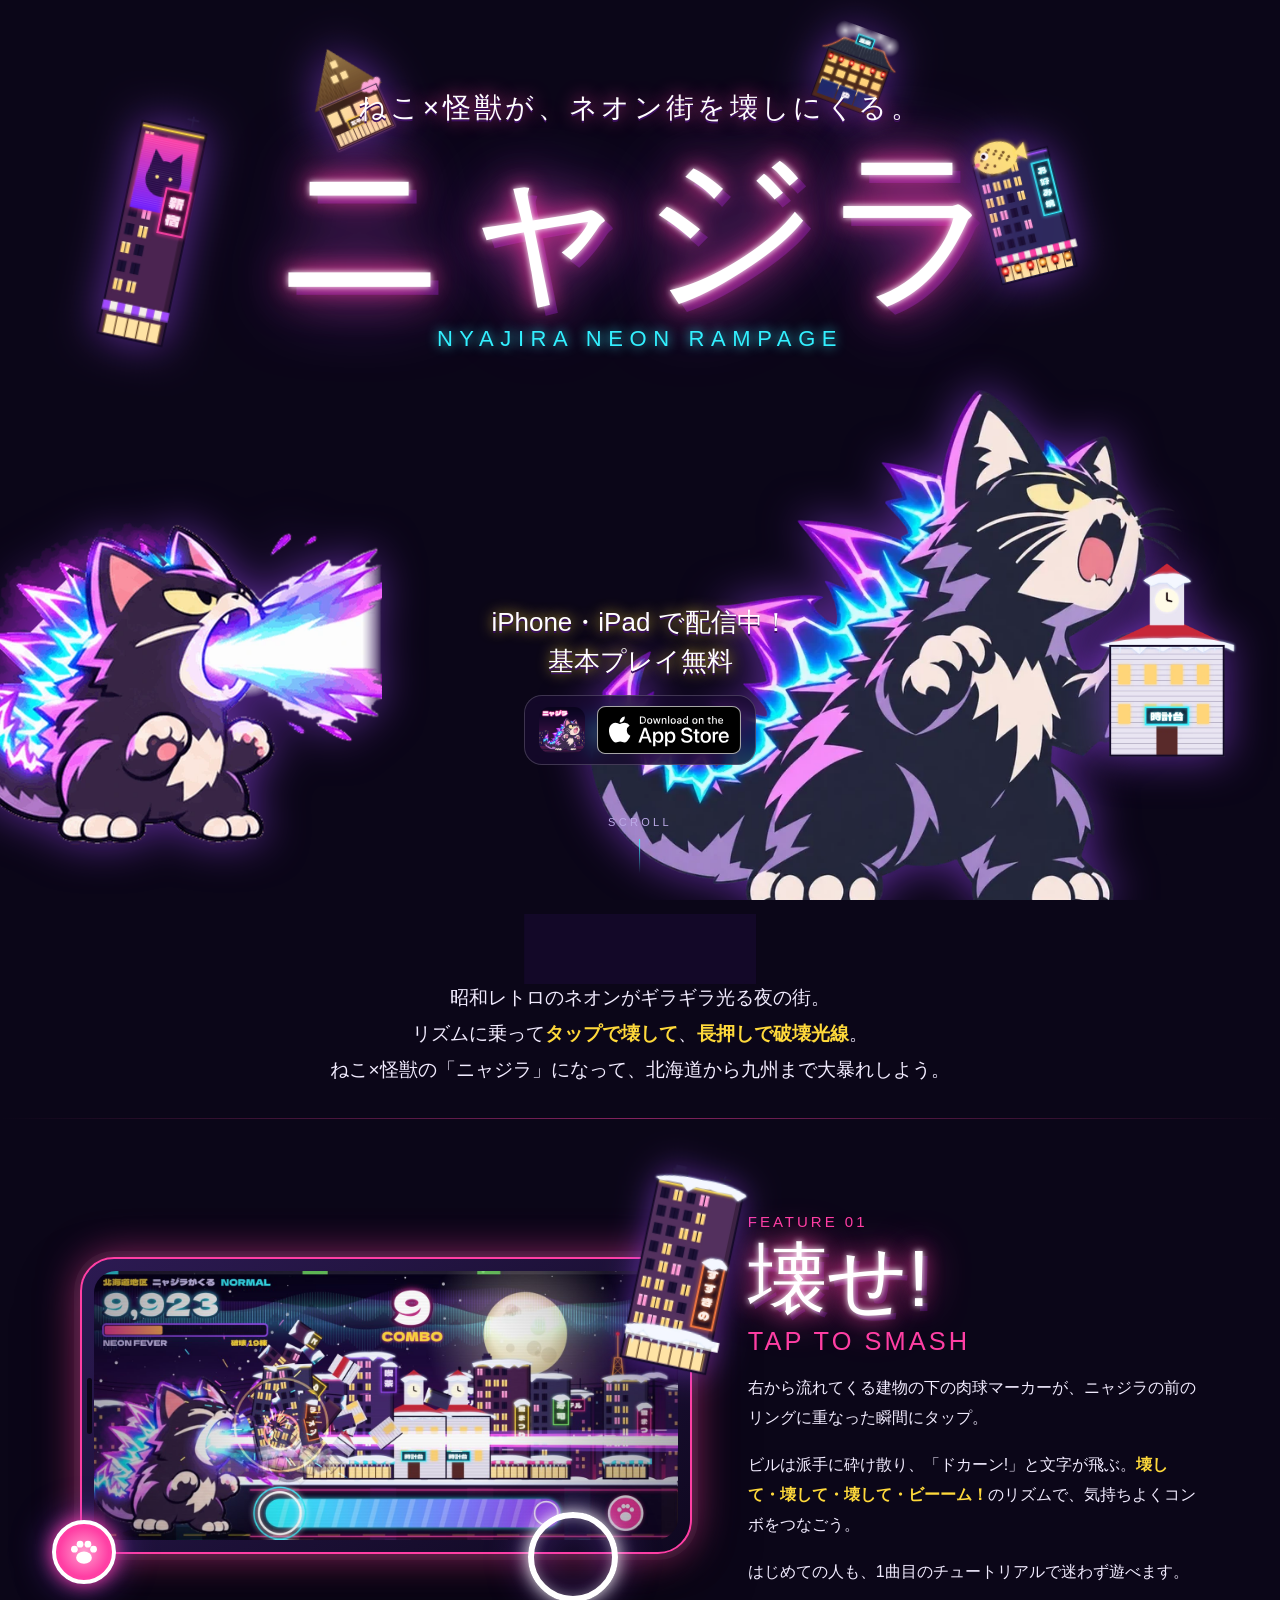
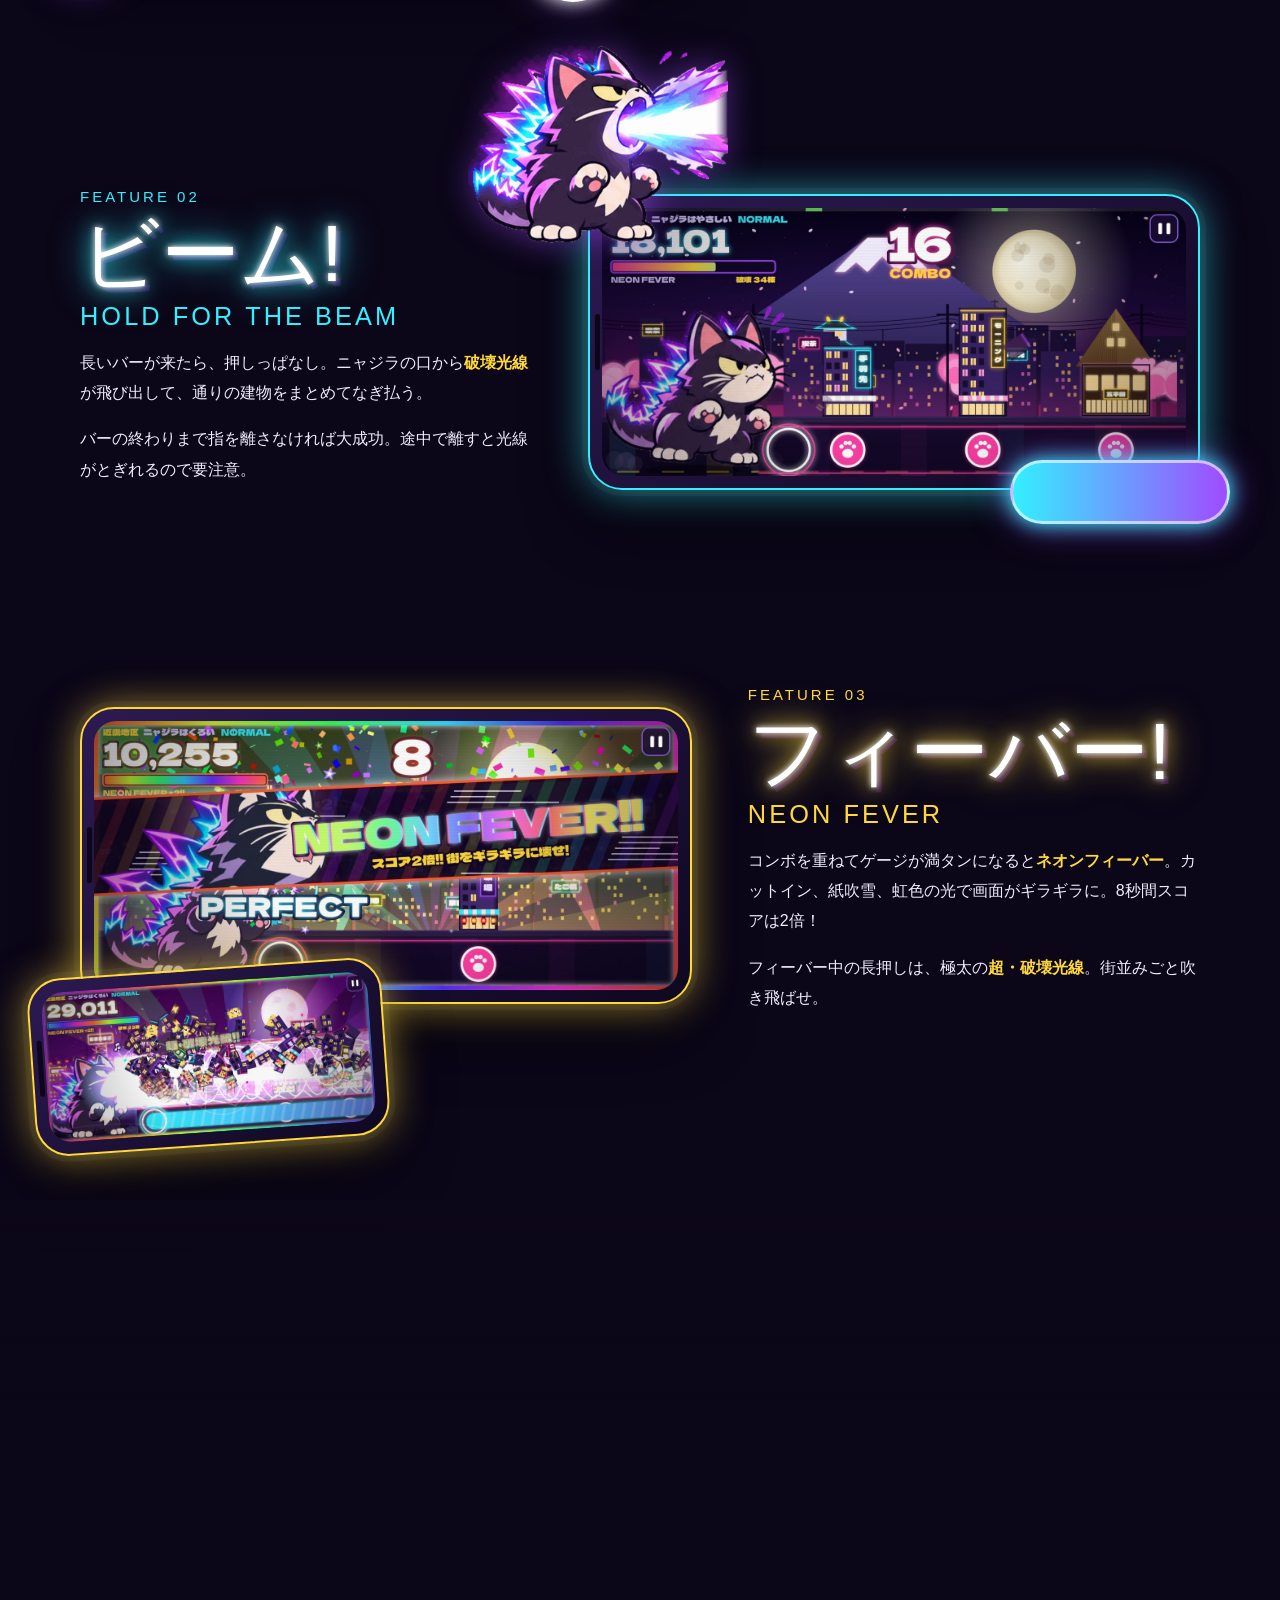
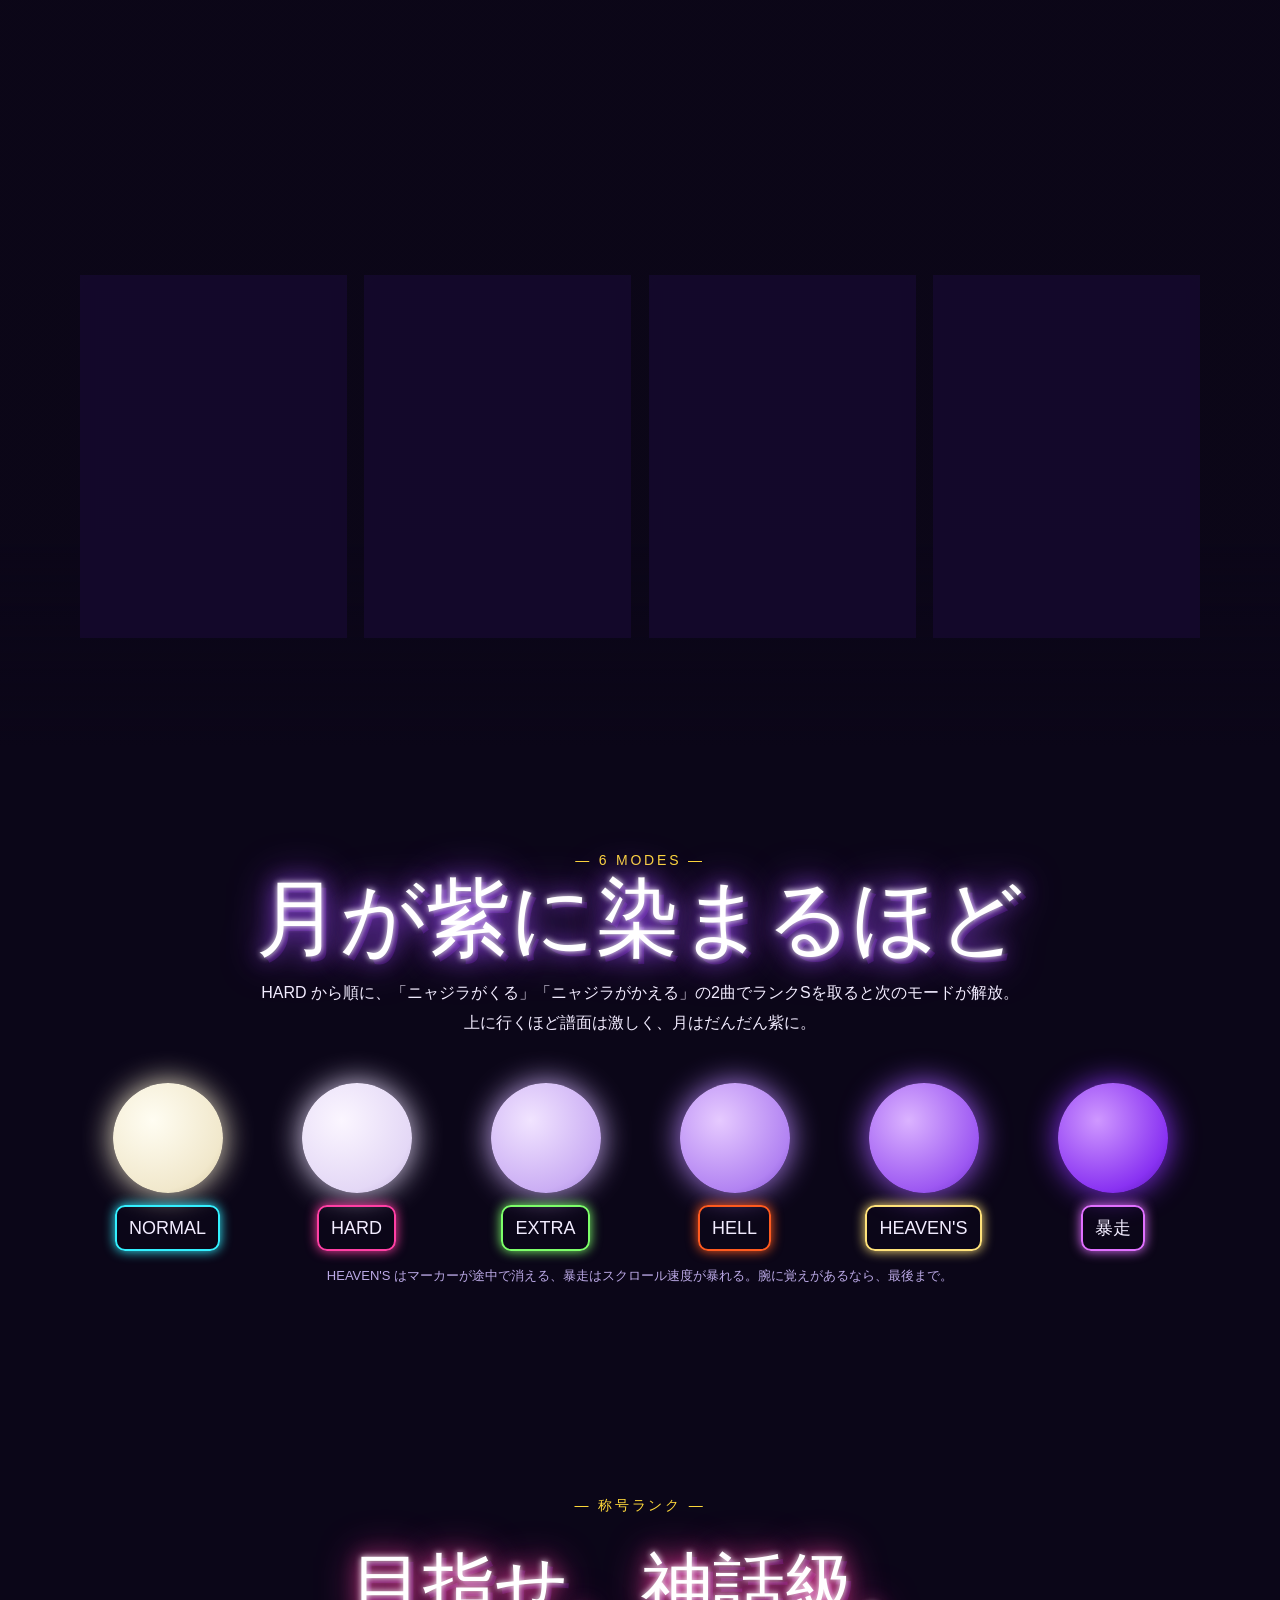
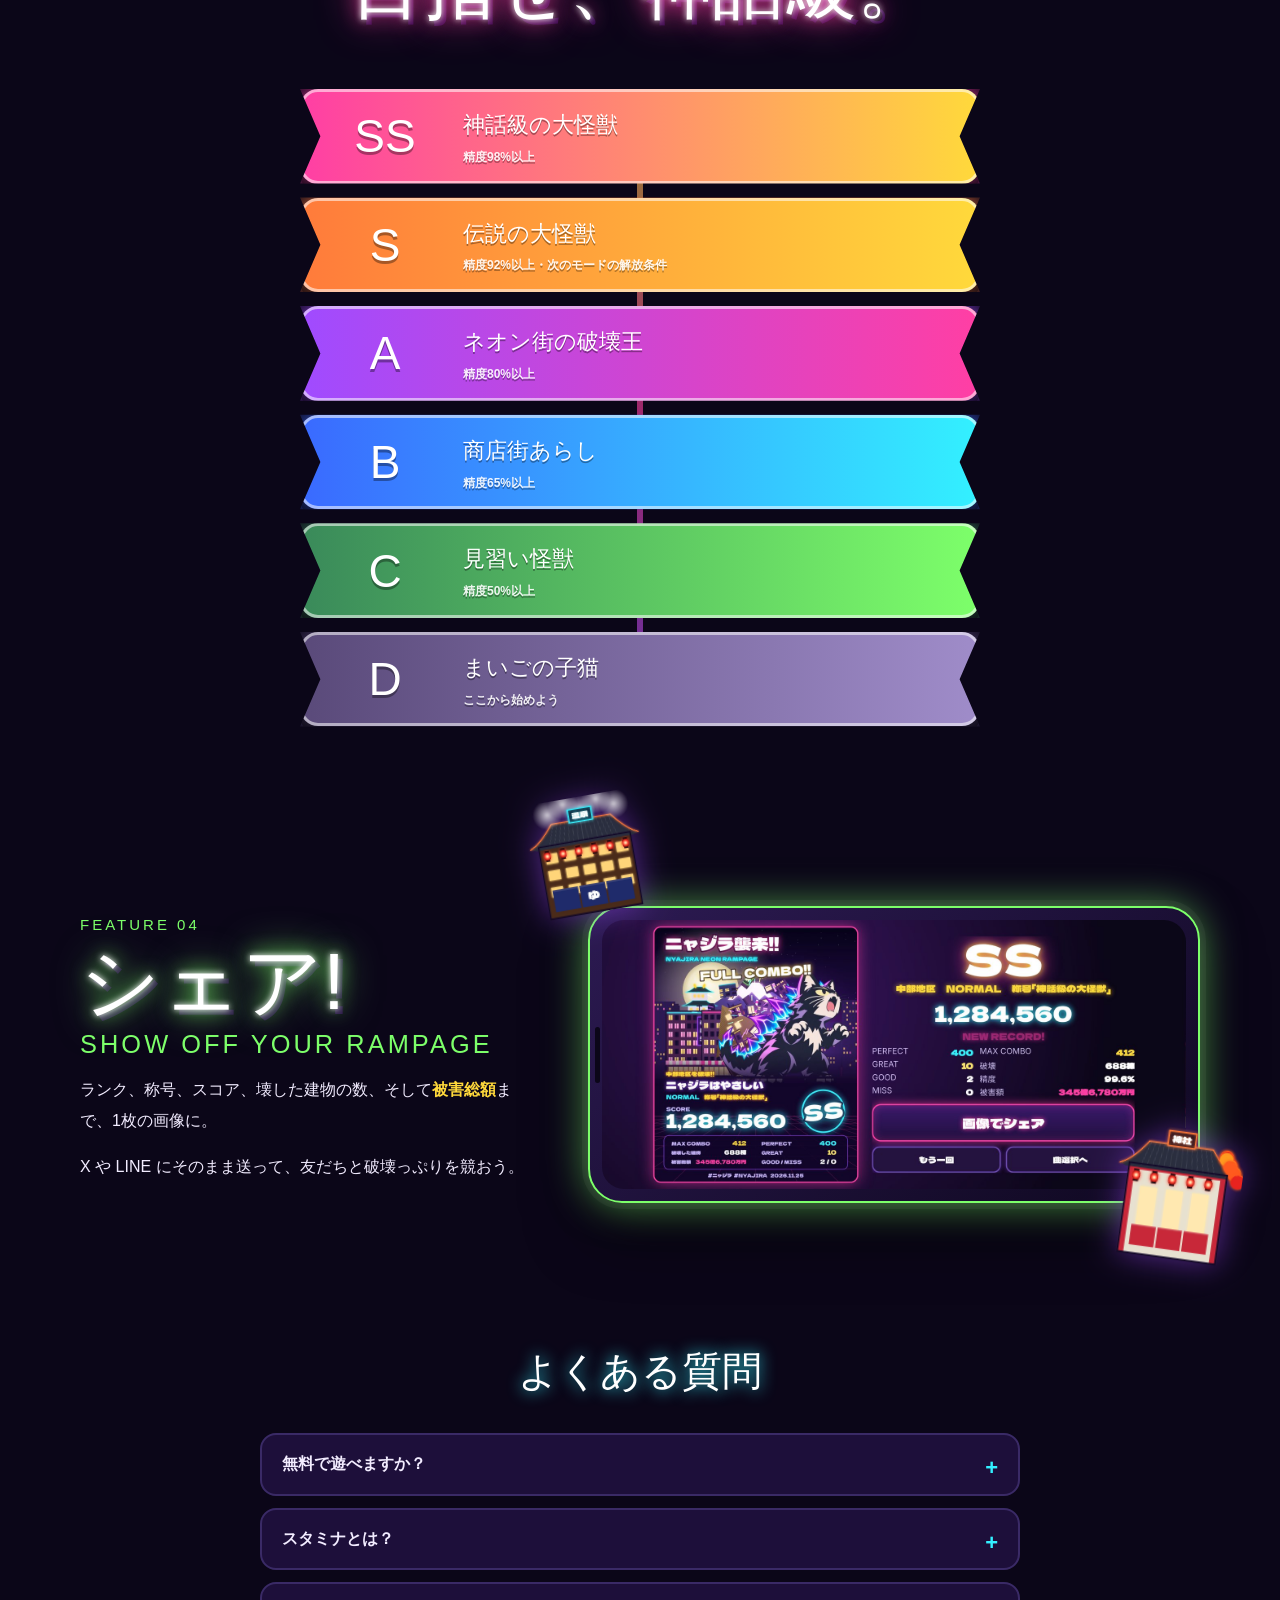
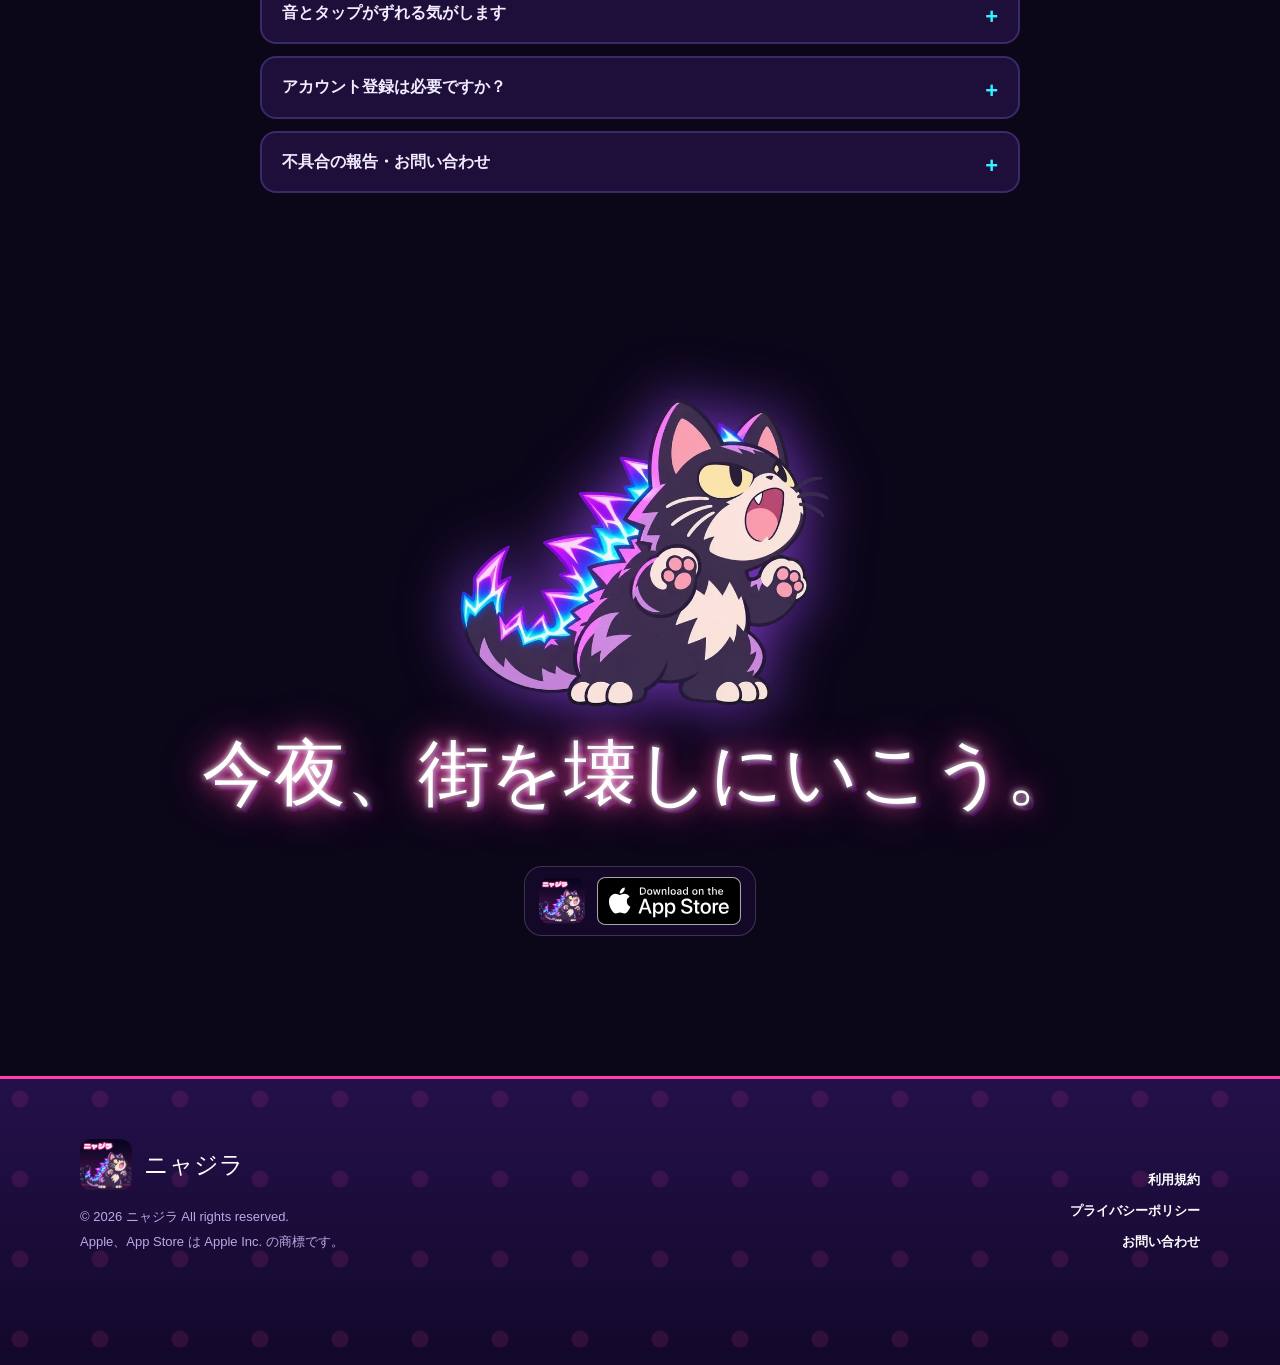
==== index.html @ a4203260 "Add files via upload" ====
<!DOCTYPE html>
<html lang="ja">
<head>
<meta charset="utf-8">
<meta name="viewport" content="width=device-width,initial-scale=1,viewport-fit=cover">
<title>ニャジラ ネオン大破壊 | ねこ×怪獣のリズム破壊ゲーム</title>
<meta name="description" content="ねこ×怪獣「ニャジラ」が昭和レトロなネオン街をリズムに乗って大破壊！タップで壊して、長押しで破壊光線。北海道から九州まで全8地区・8曲、6つのモード。結果は画像でシェア。">
<!-- ※公開時に https://example.com/nyajira/ を実際のURLに置き換えてください -->
<link rel="canonical" href="https://tttu732.github.io/nyajira/">
<meta property="og:type" content="website">
<meta property="og:site_name" content="ニャジラ ネオン大破壊">
<meta property="og:title" content="ニャジラ ネオン大破壊 | ねこ×怪獣のリズム破壊ゲーム">
<meta property="og:description" content="タップで壊して、長押しで破壊光線！ネオン街をリズムに乗ってぶっ壊せ。全8地区・8曲、6モード。">
<meta property="og:url" content="https://tttu732.github.io/nyajira/">
<meta property="og:image" content="https://tttu732.github.io/nyajira/og.png">
<meta property="og:image:width" content="1200">
<meta property="og:image:height" content="630">
<meta property="og:locale" content="ja_JP">
<meta name="twitter:card" content="summary_large_image">
<meta name="twitter:title" content="ニャジラ ネオン大破壊">
<meta name="twitter:description" content="ねこ×怪獣がネオン街をリズムに乗って大破壊！">
<meta name="twitter:image" content="https://tttu732.github.io/nyajira/og.png">
<!-- App Store 公開後: app-id を実際の ID に → Safari でアプリバナーが出ます -->
<!-- <meta name="apple-itunes-app" content="app-id=0000000000"> -->
<link rel="icon" href="https://tttu732.github.io/nyajira/favicon.png">
<link rel="apple-touch-icon" href="https://tttu732.github.io/nyajira/apple-touch-icon.png">
<meta name="theme-color" content="#0b0618">
<link rel="preload" href="https://tttu732.github.io/nyajira/dela-gothic-one-subset.woff2" as="font" type="font/woff2" crossorigin>
<link rel="stylesheet" href="lp.css">
</head>
<body>

<!-- ============ HERO ============ -->
<header class="hero" id="top">
  <div class="hero-bg"></div>
  <div class="hero-art" aria-hidden="true">
    <img class="beam" src="https://tttu732.github.io/nyajira/nya-beam.webp" alt="">
    <img class="main" src="https://tttu732.github.io/nyajira/nya-fierce.webp" alt="">
    <img class="b1" src="https://tttu732.github.io/nyajira/b-clock.webp" alt="">
    <img class="b2" src="https://tttu732.github.io/nyajira/b-fugu.webp" alt="">
    <img class="b3" src="https://tttu732.github.io/nyajira/b-screen.webp" alt="">
    <img class="b4" src="https://tttu732.github.io/nyajira/b-gassho.webp" alt="">
    <img class="b5" src="https://tttu732.github.io/nyajira/b-onsen.webp" alt="">
  </div>
  <div class="hero-copy">
    <p class="catch dela">ねこ×怪獣が、ネオン街を壊しにくる。</p>
    <h1 class="logo dela">ニャジラ</h1>
    <div class="logo-sub dela">NYAJIRA&nbsp;NEON&nbsp;RAMPAGE</div>
  </div>
  <div class="release">
    <p class="dela">iPhone・iPad で配信中！<br>基本プレイ無料</p>
    <div class="store">
      <img class="icon" src="https://tttu732.github.io/nyajira/icon.png" alt="ニャジラのアプリアイコン">
      <!-- ※App Store 公開後に href をアプリのURLに差し替え（バッジは Apple 公式SVG） -->
      <a class="badge" href="#" aria-label="App Storeでダウンロード"><img src="https://tttu732.github.io/nyajira/app-store-badge.svg" alt="Download on the App Store" width="144" height="48"></a>
    </div>
  </div>
  <div class="scroll dela">SCROLL</div>
</header>

<main>
<section class="intro">
  <div class="wrap rv">
    <p>昭和レトロのネオンがギラギラ光る夜の街。<br>
    リズムに乗って<b>タップで壊して</b>、<b>長押しで破壊光線</b>。<br>
    ねこ×怪獣の「ニャジラ」になって、北海道から九州まで大暴れしよう。</p>
  </div>
</section>

<!-- 01 タップ -->
<section class="feat" style="--c:var(--pink)">
  <div class="glow-line" style="top:0"></div>
  <div class="wrap">
    <div class="media rv">
      <div class="phone"><img src="https://tttu732.github.io/nyajira/shot-play.jpg" alt="北海道地区で建物を壊すゲーム画面" loading="lazy"></div>
      <img class="deco f-a hide-sp" src="https://tttu732.github.io/nyajira/b-snow.webp" alt="" style="width:120px;right:-50px;top:-90px;rotate:12deg">
      <div class="deco f-b paw" style="left:-28px;bottom:-30px"><svg viewBox="0 0 64 64" aria-hidden="true"><ellipse cx="32" cy="42" rx="14" ry="11"/><circle cx="15" cy="27" r="6"/><circle cx="25" cy="18" r="6"/><circle cx="39" cy="18" r="6"/><circle cx="49" cy="27" r="6"/></svg></div>
      <div class="deco f-c ring hide-sp" style="right:12%;bottom:-48px"></div>
    </div>
    <div class="rv d1">
      <div class="num dela">FEATURE 01</div>
      <h2 class="dela">壊せ!<small>TAP TO SMASH</small></h2>
      <p>右から流れてくる建物の下の肉球マーカーが、ニャジラの前のリングに重なった瞬間にタップ。</p>
      <p>ビルは派手に砕け散り、「ドカーン!」と文字が飛ぶ。<em>壊して・壊して・壊して・ビーーム！</em>のリズムで、気持ちよくコンボをつなごう。</p>
      <p>はじめての人も、1曲目のチュートリアルで迷わず遊べます。</p>
    </div>
  </div>
</section>

<!-- 02 長押し -->
<section class="feat rev" style="--c:var(--cyan)">
  <div class="wrap">
    <div class="media rv">
      <div class="phone"><img src="https://tttu732.github.io/nyajira/shot-chubu.jpg" alt="中部地区のゲーム画面" loading="lazy"></div>
      <img class="deco f-a hide-sp" src="https://tttu732.github.io/nyajira/nya-beam.webp" alt="" style="width:260px;left:-120px;top:-150px">
      <div class="deco f-b bar hide-sp" style="right:-30px;bottom:-34px"></div>
    </div>
    <div class="rv d1">
      <div class="num dela">FEATURE 02</div>
      <h2 class="dela">ビーム!<small>HOLD FOR THE BEAM</small></h2>
      <p>長いバーが来たら、押しっぱなし。ニャジラの口から<em>破壊光線</em>が飛び出して、通りの建物をまとめてなぎ払う。</p>
      <p>バーの終わりまで指を離さなければ大成功。途中で離すと光線がとぎれるので要注意。</p>
    </div>
  </div>
</section>

<!-- 03 フィーバー -->
<section class="feat" style="--c:var(--yellow)">
  <div class="wrap">
    <div class="media rv">
      <div class="phone"><img src="https://tttu732.github.io/nyajira/shot-fever.jpg" alt="ネオンフィーバーのカットイン" loading="lazy"></div>
      <div class="phone hide-sp" style="position:absolute;width:58%;left:-8%;bottom:-48%;rotate:-4deg"><img src="https://tttu732.github.io/nyajira/shot-mega.jpg" alt="超・破壊光線" loading="lazy"></div>
    </div>
    <div class="rv d1">
      <div class="num dela">FEATURE 03</div>
      <h2 class="dela">フィーバー!<small>NEON FEVER</small></h2>
      <p>コンボを重ねてゲージが満タンになると<em>ネオンフィーバー</em>。カットイン、紙吹雪、虹色の光で画面がギラギラに。8秒間スコアは2倍！</p>
      <p>フィーバー中の長押しは、極太の<em>超・破壊光線</em>。街並みごと吹き飛ばせ。</p>
    </div>
  </div>
</section>

<!-- 8地区 -->
<section class="areas" id="areas">
  <div class="wrap">
    <div class="head rv">
      <div class="kicker dela">— 全国ご当地ネオン街 —</div>
      <h2 class="dela">全8地区・8曲</h2>
      <p>地区ごとに街並みも、看板も、名物の建物も変わる。どの街から壊す？</p>
    </div>
    <div class="agrid">
      <div class="acard rv"><img src="https://tttu732.github.io/nyajira/jacket1.webp" alt="" loading="lazy"><span class="tag dela">北海道地区</span><div class="t dela">ニャジラがくる</div><div class="d">雪の街・オーロラ・時計台</div></div>
      <div class="acard rv d1"><img src="https://tttu732.github.io/nyajira/jacket2.webp" alt="" loading="lazy"><span class="tag dela">東北地区</span><div class="t dela">ニャジラがかえる</div><div class="d">竿燈・七夕飾り・こけし</div></div>
      <div class="acard rv d2"><img src="https://tttu732.github.io/nyajira/jacket3.webp" alt="" loading="lazy"><span class="tag dela">関東地区</span><div class="t dela">ニャジラはかわいい</div><div class="d">高層ビル・タワー・巨大ビジョン</div></div>
      <div class="acard rv d3"><img src="https://tttu732.github.io/nyajira/jacket4.webp" alt="" loading="lazy"><span class="tag dela">中部地区</span><div class="t dela">ニャジラはやさしい</div><div class="d">富士山・お城・合掌造り・桜</div></div>
      <div class="acard rv"><img src="https://tttu732.github.io/nyajira/jacket5.webp" alt="" loading="lazy"><span class="tag dela">近畿地区</span><div class="t dela">ニャジラはくろい</div><div class="d">タワー・観覧車・ふぐ提灯</div></div>
      <div class="acard rv d1"><img src="https://tttu732.github.io/nyajira/jacket6.webp" alt="" loading="lazy"><span class="tag dela">中国地区</span><div class="t dela">ニャジラはねむい</div><div class="d">大鳥居・五重塔・紅葉</div></div>
      <div class="acard rv d2"><img src="https://tttu732.github.io/nyajira/jacket7.webp" alt="" loading="lazy"><span class="tag dela">四国地区</span><div class="t dela">ニャジラはつよい</div><div class="d">大橋・お城・温泉の楼閣</div></div>
      <div class="acard rv d3"><img src="https://tttu732.github.io/nyajira/jacket8.webp" alt="" loading="lazy"><span class="tag dela">九州地区</span><div class="t dela">ニャジラはまるい</div><div class="d">火山・ヤシ・湯けむりの宿</div></div>
    </div>
  </div>
</section>

<!-- モード -->
<section class="modes" id="modes">
  <div class="wrap">
    <div class="rv">
      <div class="kicker dela">— 6 MODES —</div>
      <h2 class="dela">月が紫に染まるほど</h2>
      <p>HARD から順に、「ニャジラがくる」「ニャジラがかえる」の2曲でランクSを取ると次のモードが解放。<br>上に行くほど譜面は激しく、月はだんだん紫に。</p>
    </div>
    <div class="moons">
      <div class="moon rv" style="--m1:#fffdf2;--m2:#f1e8cc;--m3:#d3c59c;--c:#33f0ff"><i></i><b class="dela">NORMAL</b></div>
      <div class="moon rv d1" style="--m1:#fbf6ff;--m2:#e4d8f6;--m3:#c0addb;--c:#ff3fa4"><i></i><b class="dela">HARD</b></div>
      <div class="moon rv d2" style="--m1:#f1e4ff;--m2:#cbaef4;--m3:#9f80d8;--c:#7dff6a"><i></i><b class="dela">EXTRA</b></div>
      <div class="moon rv" style="--m1:#e6caff;--m2:#b283f2;--m3:#7c4bcd;--c:#ff5a1f"><i></i><b class="dela">HELL</b></div>
      <div class="moon rv d1" style="--m1:#dbb3ff;--m2:#9d58f2;--m3:#682cc6;--c:#ffe27a"><i></i><b class="dela">HEAVEN'S</b></div>
      <div class="moon rv d2" style="--m1:#cf98ff;--m2:#8932f2;--m3:#4c0fa8;--c:#e070ff"><i></i><b class="dela">暴走</b></div>
    </div>
    <p class="moons-note rv">HEAVEN'S はマーカーが途中で消える、暴走はスクロール速度が暴れる。腕に覚えがあるなら、最後まで。</p>
  </div>
</section>

<!-- 称号 -->
<section class="ranks">
  <div class="wrap">
    <div class="head rv">
      <div class="kicker dela">— 称号ランク —</div>
      <h2 class="dela">目指せ、神話級。</h2>
    </div>
    <div class="ladder">
      <div class="rung rv" style="--r1:#ff3fa4;--r2:#ffd93b"><div class="rk dela">SS</div><div class="tt dela">神話級の大怪獣<small>精度98%以上</small></div></div>
      <div class="rung rv d1" style="--r1:#ff7b3b;--r2:#ffd93b"><div class="rk dela">S</div><div class="tt dela">伝説の大怪獣<small>精度92%以上・次のモードの解放条件</small></div></div>
      <div class="rung rv d2" style="--r1:#a04bff;--r2:#ff3fa4"><div class="rk dela">A</div><div class="tt dela">ネオン街の破壊王<small>精度80%以上</small></div></div>
      <div class="rung rv" style="--r1:#3a6aff;--r2:#33f0ff"><div class="rk dela">B</div><div class="tt dela">商店街あらし<small>精度65%以上</small></div></div>
      <div class="rung rv d1" style="--r1:#3a8a5a;--r2:#7dff6a"><div class="rk dela">C</div><div class="tt dela">見習い怪獣<small>精度50%以上</small></div></div>
      <div class="rung rv d2" style="--r1:#5a4a7a;--r2:#9f8cc9"><div class="rk dela">D</div><div class="tt dela">まいごの子猫<small>ここから始めよう</small></div></div>
    </div>
  </div>
</section>

<!-- シェア -->
<section class="feat rev" style="--c:var(--green)">
  <div class="wrap">
    <div class="media rv">
      <div class="phone"><img src="https://tttu732.github.io/nyajira/shot-result.jpg" alt="結果画面とシェア画像" loading="lazy"></div>
      <img class="deco f-a hide-sp" src="https://tttu732.github.io/nyajira/b-onsen.webp" alt="" style="width:120px;left:-60px;top:-110px;rotate:-10deg">
      <img class="deco f-c hide-sp" src="https://tttu732.github.io/nyajira/b-shrine.webp" alt="" style="width:130px;right:-40px;bottom:-70px;rotate:8deg">
    </div>
    <div class="rv d1">
      <div class="num dela">FEATURE 04</div>
      <h2 class="dela">シェア!<small>SHOW OFF YOUR RAMPAGE</small></h2>
      <p>ランク、称号、スコア、壊した建物の数、そして<em>被害総額</em>まで、1枚の画像に。</p>
      <p>X や LINE にそのまま送って、友だちと破壊っぷりを競おう。</p>
    </div>
  </div>
</section>

<section class="faq" id="faq">
  <div class="wrap">
    <h2 class="dela">よくある質問</h2>
    <div class="list">
      <details><summary>無料で遊べますか？</summary><p>はい。全8曲・6モードをすべて無料で遊べます。アプリ内には動画広告があります。</p></details>
      <details><summary>スタミナとは？</summary><p>1曲あそぶとスタミナを10使います（最大100）。3分ごとに1回復し、アプリを閉じている間も回復します。動画広告を最後まで見ると30回復します。</p></details>
      <details><summary>音とタップがずれる気がします</summary><p>設定の「タイミング調整」で合わせられます。Bluetooth イヤホンを使っている場合は +150ms 前後が目安です。</p></details>
      <details><summary>アカウント登録は必要ですか？</summary><p>不要です。スコアや設定は端末の中だけに保存されます。アプリを削除すると記録も消えます。</p></details>
      <details id="support"><summary>不具合の報告・お問い合わせ</summary><p>swipaholic.app@gmail.com までご連絡ください。端末名・iOS のバージョン・症状を書いていただけると助かります。</p></details>
    </div>
  </div>
</section>

<section class="cta-end">
  <div class="wrap rv">
    <img class="nya f-a" src="https://tttu732.github.io/nyajira/nya-roar.webp" alt="" loading="lazy">
    <h2 class="dela">今夜、街を壊しにいこう。</h2>
    <div class="store" style="margin-top:18px">
      <img class="icon" src="https://tttu732.github.io/nyajira/icon.png" alt="">
      <a class="badge" href="#" aria-label="App Storeでダウンロード"><img src="https://tttu732.github.io/nyajira/app-store-badge.svg" alt="Download on the App Store" width="144" height="48"></a>
    </div>
  </div>
</section>
</main>

<!-- sticky store bar (appears after the hero) -->
<div class="sticky" id="sticky">
  <div class="store">
    <img class="icon" src="https://tttu732.github.io/nyajira/icon.png" alt="">
    <a class="badge" href="#" aria-label="App Storeでダウンロード"><img src="https://tttu732.github.io/nyajira/app-store-badge.svg" alt="Download on the App Store" width="144" height="48"></a>
  </div>
</div>

<footer>
  <div class="wrap">
    <div>
      <div class="brand dela"><img src="https://tttu732.github.io/nyajira/icon.png" alt="">ニャジラ</div>
      <p style="margin:14px 0 0">© 2026 ニャジラ All rights reserved.<br>Apple、App Store は Apple Inc. の商標です。</p>
    </div>
    <nav>
      <a href="https://tttu732.github.io/nyajira/terms.html">利用規約</a>
      <a href="https://tttu732.github.io/nyajira/privacy.html">プライバシーポリシー</a>
      <a href="https://tttu732.github.io/nyajira/#support">お問い合わせ</a>
    </nav>
  </div>
</footer>

<script>
// reveal-on-scroll, hero parallax, sticky store bar
(() => {
  const io = new IntersectionObserver((es) => es.forEach((e) => { if (e.isIntersecting) { e.target.classList.add('on'); io.unobserve(e.target); } }), { threshold: 0.15 });
  document.querySelectorAll('.rv').forEach((el) => io.observe(el));
  const hero = document.querySelector('.hero'), sticky = document.getElementById('sticky');
  const reduce = matchMedia('(prefers-reduced-motion: reduce)').matches;
  let ticking = false;
  const onScroll = () => {
    if (ticking) return; ticking = true;
    requestAnimationFrame(() => {
      const y = scrollY;
      if (!reduce && y < innerHeight * 1.2) hero.style.setProperty('--sy', y);
      sticky.classList.toggle('show', y > hero.offsetHeight * 0.7 && innerHeight + y < document.body.scrollHeight - 260);
      ticking = false;
    });
  };
  addEventListener('scroll', onScroll, { passive: true }); onScroll();
})();
</script>
</body>
</html>
---- lp.css ----
/* ニャジラ LP — layout modeled on a game teaser site: full-bleed character collage hero,
   alternating feature blocks with device mockups + floating cut-outs, sticky store bar. */
@font-face{font-family:"Dela";src:url(assets/dela-gothic-one-subset.woff2) format("woff2");font-display:swap}
:root{--pink:#ff3fa4;--cyan:#33f0ff;--yellow:#ffd93b;--purple:#a04bff;--green:#7dff6a;--ink:#0b0618;--deep:#160a2e;--panel:#1d0f3a;--text:#f2ecff;--muted:#bba9e6}
*{box-sizing:border-box}
html{scroll-behavior:smooth}
body{margin:0;background:var(--ink);color:var(--text);font-family:-apple-system,BlinkMacSystemFont,"Hiragino Sans","Hiragino Kaku Gothic ProN","Noto Sans JP","Yu Gothic",Meiryo,sans-serif;line-height:1.9;-webkit-font-smoothing:antialiased;overflow-x:hidden}
img{display:block;max-width:100%}
header,main,section,footer{overflow-x:clip}
a{color:var(--cyan)}
.dela{font-family:"Dela",sans-serif;font-weight:400}
.wrap{width:min(1120px,90vw);margin:0 auto;position:relative}

/* ---------- hero ---------- */
.hero{position:relative;height:min(100svh,980px);min-height:640px;overflow:hidden;isolation:isolate}
.hero-bg{position:absolute;inset:-4% -2% 0;background:url(assets/bg-neon.jpg) center 70%/cover;z-index:-3;transform:translateY(calc(var(--sy,0)*.25px))}
.hero::after{content:"";position:absolute;inset:0;z-index:-2;background:
  radial-gradient(ellipse at 50% 40%,rgba(11,6,24,0) 0,rgba(11,6,24,.25) 55%,rgba(11,6,24,.85) 100%),
  linear-gradient(180deg,rgba(11,6,24,.35) 0,rgba(11,6,24,0) 30%,rgba(11,6,24,0) 70%,var(--ink) 100%)}
.hero-art{position:absolute;inset:0;z-index:-1;pointer-events:none}
.hero-art img{position:absolute;filter:drop-shadow(0 0 22px rgba(160,75,255,.55))}
.hero-art .main{left:50%;bottom:-2%;width:min(52vw,620px);transform:translateX(-12%) translateY(calc(var(--sy,0)*-.12px))}
.hero-art .beam{left:-3%;bottom:6%;width:min(34vw,420px);transform:scaleX(1)}
.hero-art .b1{right:3%;bottom:14%;width:min(13vw,150px);animation:float 5s ease-in-out infinite}
.hero-art .b2{right:16%;top:14%;width:min(9vw,104px);transform:rotate(-14deg);animation:float 6s ease-in-out infinite -2s}
.hero-art .b3{left:8%;top:12%;width:min(9vw,100px);transform:rotate(12deg);animation:float 5.5s ease-in-out infinite -1s}
.hero-art .b4{left:24%;top:4%;width:min(7vw,80px);transform:rotate(-24deg);animation:float 7s ease-in-out infinite -3s}
.hero-art .b5{right:30%;top:3%;width:min(7vw,84px);transform:rotate(20deg);animation:float 6.5s ease-in-out infinite -4s}
@keyframes float{50%{translate:0 -16px}}
.hero-copy{position:absolute;left:0;right:0;top:9%;text-align:center}
.catch{font-size:clamp(18px,2.4vw,28px);color:#fff;letter-spacing:.12em;text-shadow:0 2px 0 #3b0f5e,0 0 18px rgba(255,63,164,.9);margin:0}
.catch ruby rt{font-size:.45em;letter-spacing:0}
.logo{margin:4px 0 0;font-size:clamp(76px,14vw,176px);line-height:1;color:#fff;letter-spacing:.02em;
  text-shadow:0 0 6px #fff,0 0 22px var(--pink),0 0 48px var(--pink),0 0 80px var(--purple),8px 8px 0 #3b0f5e;animation:flicker 5s infinite}
.logo-sub{font-size:clamp(14px,1.8vw,22px);color:var(--cyan);letter-spacing:.3em;text-shadow:0 0 12px var(--cyan);margin-top:4px}
@keyframes flicker{0%,17%,21%,60%,64%,100%{opacity:1}19%,62%{opacity:.6}}
.release{position:absolute;left:0;right:0;bottom:15%;text-align:center}
.release p{margin:0 0 14px;font-size:clamp(18px,2.2vw,26px);color:#fff;text-shadow:0 2px 0 #3b0f5e,0 0 14px rgba(255,217,59,.9);line-height:1.5}
.store{display:inline-flex;align-items:center;gap:12px;padding:10px 14px;border-radius:18px;background:rgba(22,10,46,.78);border:1.5px solid rgba(255,255,255,.18);backdrop-filter:blur(8px);-webkit-backdrop-filter:blur(8px)}
.store .icon{width:46px;height:46px;border-radius:11px}
.badge{display:inline-block;flex:none;line-height:0}
.badge img{height:48px;width:auto}
.scroll{position:absolute;left:50%;bottom:3%;transform:translateX(-50%);font-size:11px;letter-spacing:.3em;color:var(--muted)}
.scroll::after{content:"";display:block;width:1px;height:34px;margin:6px auto 0;background:linear-gradient(var(--cyan),transparent);animation:drip 1.6s infinite}
@keyframes drip{from{transform:scaleY(0);transform-origin:top}50%{transform:scaleY(1);transform-origin:top}51%{transform-origin:bottom}to{transform:scaleY(0);transform-origin:bottom}}

/* ---------- intro ---------- */
.intro{padding:80px 0 30px;text-align:center}
.intro p{font-size:clamp(16px,1.8vw,19px);margin:0}
.intro b{color:var(--yellow)}

/* ---------- feature blocks ---------- */
.feat{position:relative;padding:90px 0}
.feat:has(.phone.hide-sp){padding-bottom:170px}
.feat .wrap{display:grid;grid-template-columns:1.15fr .85fr;gap:56px;align-items:center}
.feat.rev .wrap{grid-template-columns:.85fr 1.15fr}
.feat.rev .media{order:2}
.num{font-size:15px;color:var(--c,var(--pink));letter-spacing:.2em}
.feat h2{margin:0 0 18px;white-space:nowrap;font-size:clamp(44px,6.2vw,80px);line-height:1.05;color:#fff;text-shadow:0 0 6px #fff,0 0 20px var(--c,var(--pink)),0 0 42px var(--c,var(--pink)),5px 5px 0 #2a0b4a}
.feat h2 small{display:block;font-size:.32em;letter-spacing:.12em;margin-top:8px;color:var(--c,var(--pink));text-shadow:none}
.feat p{margin:0 0 16px;font-size:16px}
.feat p em{font-style:normal;color:var(--yellow);font-weight:800}
.media{position:relative}
.phone{position:relative;border-radius:34px;padding:12px;background:linear-gradient(145deg,#2c1a52,#0f0820);border:2px solid var(--c,var(--pink));
  box-shadow:0 0 0 6px rgba(255,255,255,.04),0 0 40px color-mix(in srgb,var(--c,var(--pink)) 60%,transparent),0 30px 60px rgba(0,0,0,.5)}
.phone img{border-radius:22px;width:100%;aspect-ratio:956/440;object-fit:cover}
.phone::before{content:"";position:absolute;left:5px;top:50%;width:5px;height:56px;margin-top:-28px;border-radius:3px;background:#0b0618}
.deco{position:absolute;pointer-events:none;filter:drop-shadow(0 0 16px rgba(160,75,255,.5))}
.f-a{animation:float 6s ease-in-out infinite}
.f-b{animation:float 5s ease-in-out infinite -2s}
.f-c{animation:float 7s ease-in-out infinite -4s}
.paw{width:64px;height:64px;border-radius:50%;background:radial-gradient(circle,#ff9fd0,#ff3fa4 62%);border:4px solid #fff;box-shadow:0 0 18px var(--pink);display:grid;place-items:center}
.paw svg{width:36px;height:36px;fill:#fff}
.ring{width:90px;height:90px;border-radius:50%;border:6px solid #fff;box-shadow:0 0 18px #fff,inset 0 0 12px rgba(255,255,255,.4)}
.bar{width:220px;height:64px;border-radius:32px;background:linear-gradient(90deg,#33f0ff,#a04bff);box-shadow:0 0 20px var(--cyan);border:3px solid rgba(255,255,255,.6)}
.glow-line{position:absolute;left:0;right:0;height:1px;background:linear-gradient(90deg,transparent,var(--c,var(--pink)),transparent);opacity:.5}

/* districts */
.areas{position:relative;padding:100px 0 110px;background:linear-gradient(180deg,var(--ink),rgba(11,6,24,.4) 18%,rgba(11,6,24,.4) 82%,var(--ink)),url(assets/bg-hokkaido.jpg) center/cover fixed}
.areas .head{text-align:center;margin-bottom:40px}
.areas h2{margin:0;font-size:clamp(46px,7vw,84px);line-height:1.05;color:#fff;text-shadow:0 0 6px #fff,0 0 22px var(--yellow),0 0 44px #ff7b3b,5px 5px 0 #2a0b4a}
.areas .head p{margin:12px 0 0}
.agrid{display:grid;grid-template-columns:repeat(4,1fr);gap:18px}
.acard{background:rgba(22,10,46,.85);border:2px solid rgba(255,255,255,.12);border-radius:22px;padding:14px;text-align:center;backdrop-filter:blur(6px);-webkit-backdrop-filter:blur(6px);transition:transform .25s,border-color .25s}
.acard:hover{transform:translateY(-6px);border-color:var(--yellow)}
.acard img{width:100%;aspect-ratio:1;border-radius:18px;border:3px solid #fff;margin-bottom:10px}
.acard .tag{display:inline-block;font-size:12px;color:#1a0830;background:var(--yellow);border-radius:7px;padding:1px 10px}
.acard .t{font-size:17px;margin:4px 0 0}
.acard .d{font-size:12px;color:var(--muted);line-height:1.5}

/* modes + moons */
.modes{padding:100px 0;text-align:center}
.modes h2{margin:0 0 10px;font-size:clamp(46px,7vw,84px);line-height:1.05;color:#fff;text-shadow:0 0 6px #fff,0 0 22px var(--purple),0 0 44px var(--purple),5px 5px 0 #2a0b4a}
.moons{display:grid;grid-template-columns:repeat(6,1fr);gap:14px;margin:44px 0 8px}
.moon{display:flex;flex-direction:column;align-items:center;gap:12px}
.moon i{width:min(12vw,110px);aspect-ratio:1;border-radius:50%;background:radial-gradient(circle at 36% 34%,var(--m1),var(--m2) 70%,var(--m3));box-shadow:0 0 30px var(--m2)}
.moon b{font-size:clamp(13px,1.6vw,18px);padding:4px 12px;border-radius:10px;border:2px solid var(--c);box-shadow:0 0 12px var(--c);white-space:nowrap}
.moons-note{font-size:13px;color:var(--muted)}

/* rank ladder (like milestone ribbons) */
.ranks{padding:90px 0}
.ranks .head{text-align:center;margin-bottom:34px}
.ranks h2{margin:0;font-size:clamp(40px,6vw,72px);color:#fff;text-shadow:0 0 6px #fff,0 0 20px var(--pink),0 0 40px var(--pink),5px 5px 0 #2a0b4a}
.kicker{color:var(--yellow);letter-spacing:.2em;font-size:14px}
.ladder{width:min(680px,92vw);margin:0 auto;display:flex;flex-direction:column;gap:14px;position:relative}
.ladder::before{content:"";position:absolute;left:50%;top:10px;bottom:10px;width:6px;margin-left:-3px;background:linear-gradient(var(--yellow),var(--pink),var(--purple));border-radius:3px;opacity:.6;z-index:-1}
.rung{display:grid;grid-template-columns:120px 1fr;align-items:center;gap:18px;padding:12px 22px;border-radius:18px;
  background:linear-gradient(90deg,var(--r1),var(--r2));border:3px solid rgba(255,255,255,.55);box-shadow:0 8px 0 rgba(0,0,0,.35),0 0 22px var(--r1);clip-path:polygon(0 0,100% 0,97% 50%,100% 100%,0 100%,3% 50%)}
.rung .rk{font-size:46px;line-height:1;color:#fff;text-shadow:0 3px 0 rgba(0,0,0,.35);text-align:center}
.rung .tt{font-size:22px;color:#fff;text-shadow:0 2px 0 rgba(0,0,0,.35)}
.rung .tt small{display:block;font-size:12px;font-family:-apple-system,"Hiragino Sans",sans-serif;font-weight:700;opacity:.9}

/* share */
.cta-end{padding:100px 0 140px;text-align:center;position:relative;overflow:hidden}
.cta-end h2{margin:0 0 6px;font-size:clamp(40px,6vw,72px);color:#fff;text-shadow:0 0 6px #fff,0 0 22px var(--pink),0 0 46px var(--pink),5px 5px 0 #2a0b4a}
.cta-end img.nya{width:min(380px,70vw);margin:0 auto -10px;filter:drop-shadow(0 0 30px rgba(160,75,255,.7))}

/* faq */
.faq{padding:40px 0 90px}
.faq h2{text-align:center;margin:0 0 24px;font-size:clamp(28px,4vw,40px);color:#fff;text-shadow:0 0 16px var(--cyan)}
.faq .list{width:min(760px,92vw);margin:0 auto}
.faq details{background:var(--panel);border:2px solid #3a2a66;border-radius:16px;padding:14px 20px;margin-bottom:12px}
.faq summary{cursor:pointer;font-weight:800;list-style:none;position:relative;padding-right:24px}
.faq summary::after{content:"+";position:absolute;right:0;top:-2px;font-size:22px;color:var(--cyan)}
.faq details[open] summary::after{content:"−"}
.faq details p{margin:8px 0 0;font-size:15px}

/* sticky store bar */
.sticky{position:fixed;left:50%;bottom:14px;transform:translate(-50%,140%);z-index:50;transition:transform .35s}
.sticky.show{transform:translate(-50%,0)}

/* footer */
footer{position:relative;padding:60px 0 110px;background:
  radial-gradient(circle at 20px 20px,rgba(255,63,164,.12) 8px,transparent 9px) 0 0/80px 80px,
  linear-gradient(180deg,#24104a,#12082a);border-top:3px solid var(--pink);font-size:13px;color:var(--muted)}
footer .wrap{display:flex;justify-content:space-between;align-items:flex-end;gap:30px;flex-wrap:wrap}
footer .brand{display:flex;align-items:center;gap:12px;color:#fff;font-size:24px}
footer .brand img{width:52px;height:52px;border-radius:12px}
footer nav{display:flex;flex-direction:column;gap:6px;text-align:right}
footer nav a{color:#fff;text-decoration:none;font-weight:700}
footer nav a:hover{color:var(--cyan)}

/* reveal on scroll */
.rv{opacity:0;transform:translateY(40px);transition:opacity .8s ease,transform .8s cubic-bezier(.2,.8,.2,1)}
.rv.on{opacity:1;transform:none}
.rv.d1{transition-delay:.12s}.rv.d2{transition-delay:.24s}.rv.d3{transition-delay:.36s}
@media (prefers-reduced-motion:reduce){.rv{opacity:1;transform:none;transition:none}.f-a,.f-b,.f-c,.hero-art img,.logo{animation:none!important}}

@media (max-width:860px){
  .feat .wrap,.feat.rev .wrap{grid-template-columns:1fr;gap:30px}
  .feat.rev .media{order:0}
  .agrid{grid-template-columns:repeat(2,1fr)}
  .moons{grid-template-columns:repeat(3,1fr);row-gap:24px}
  .hero-art .main{width:88vw;transform:translateX(-50%)}
  .hero-art .beam{display:none}
  .hero-art .b1{width:22vw}
  .rung{grid-template-columns:70px 1fr;padding:10px 16px}.rung .rk{font-size:32px}.rung .tt{font-size:17px}
  footer nav{text-align:left}
  .deco.hide-sp,.phone.hide-sp{display:none}
  .feat:has(.phone.hide-sp){padding-bottom:90px}
  .hero-art .main{width:96vw;transform:translateX(-50%)}
  .release{bottom:auto;top:31%}
  .scroll{display:none}
  .acard .t{font-size:13px}
  .modes h2,.cta-end h2{font-size:30px}
  .ranks h2,.areas h2{font-size:38px}
}
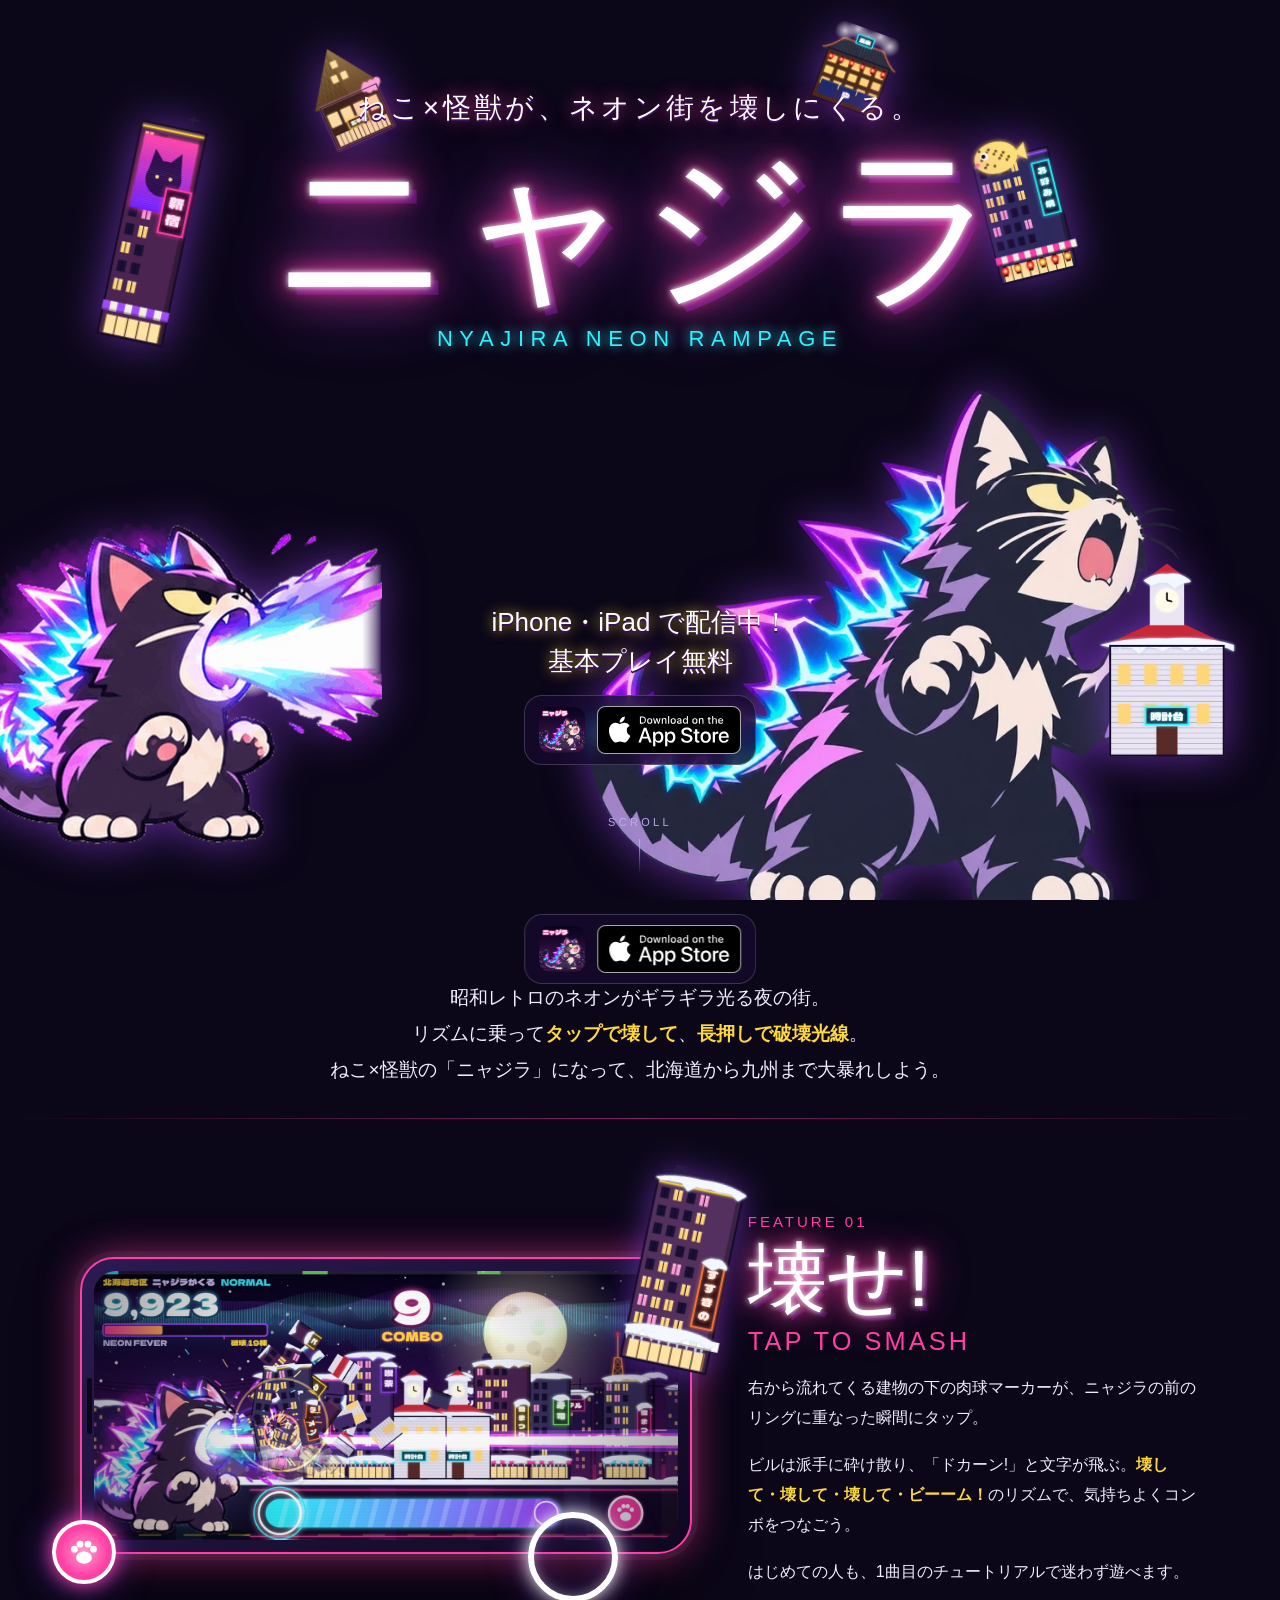
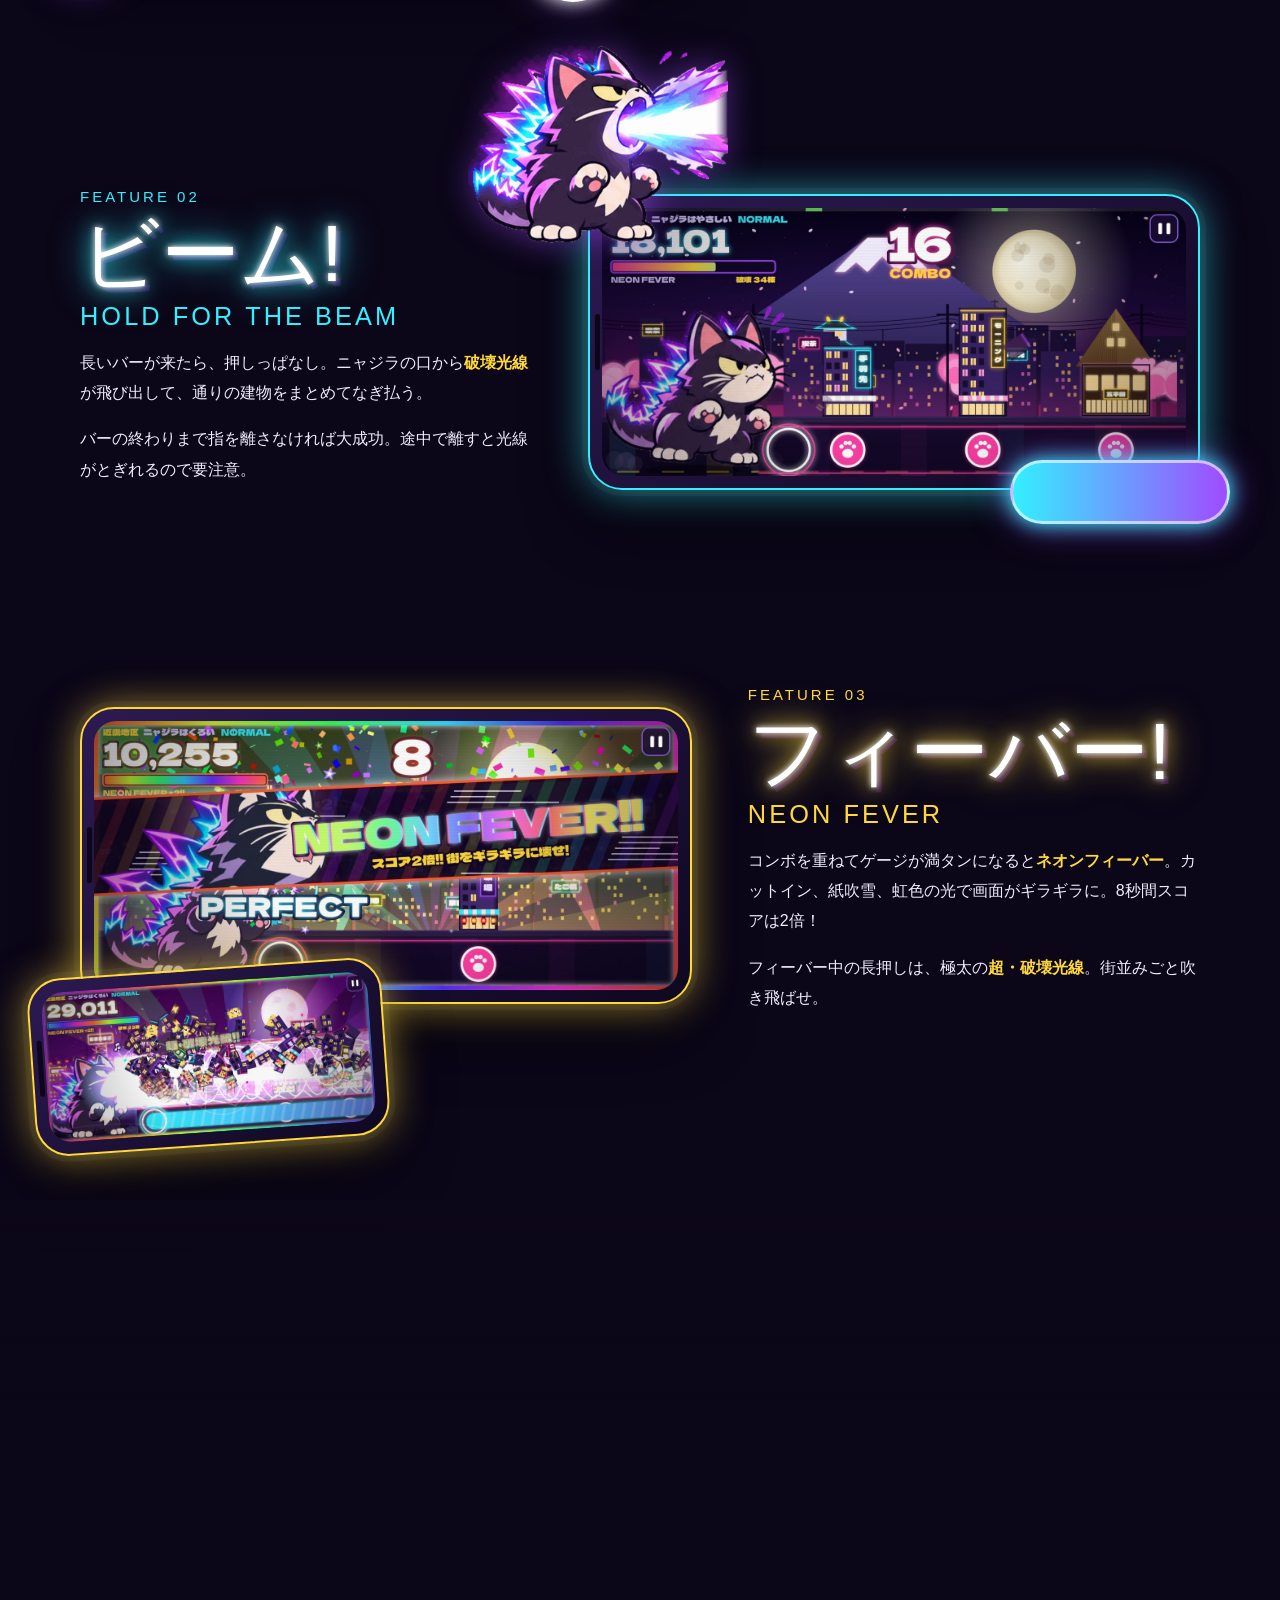
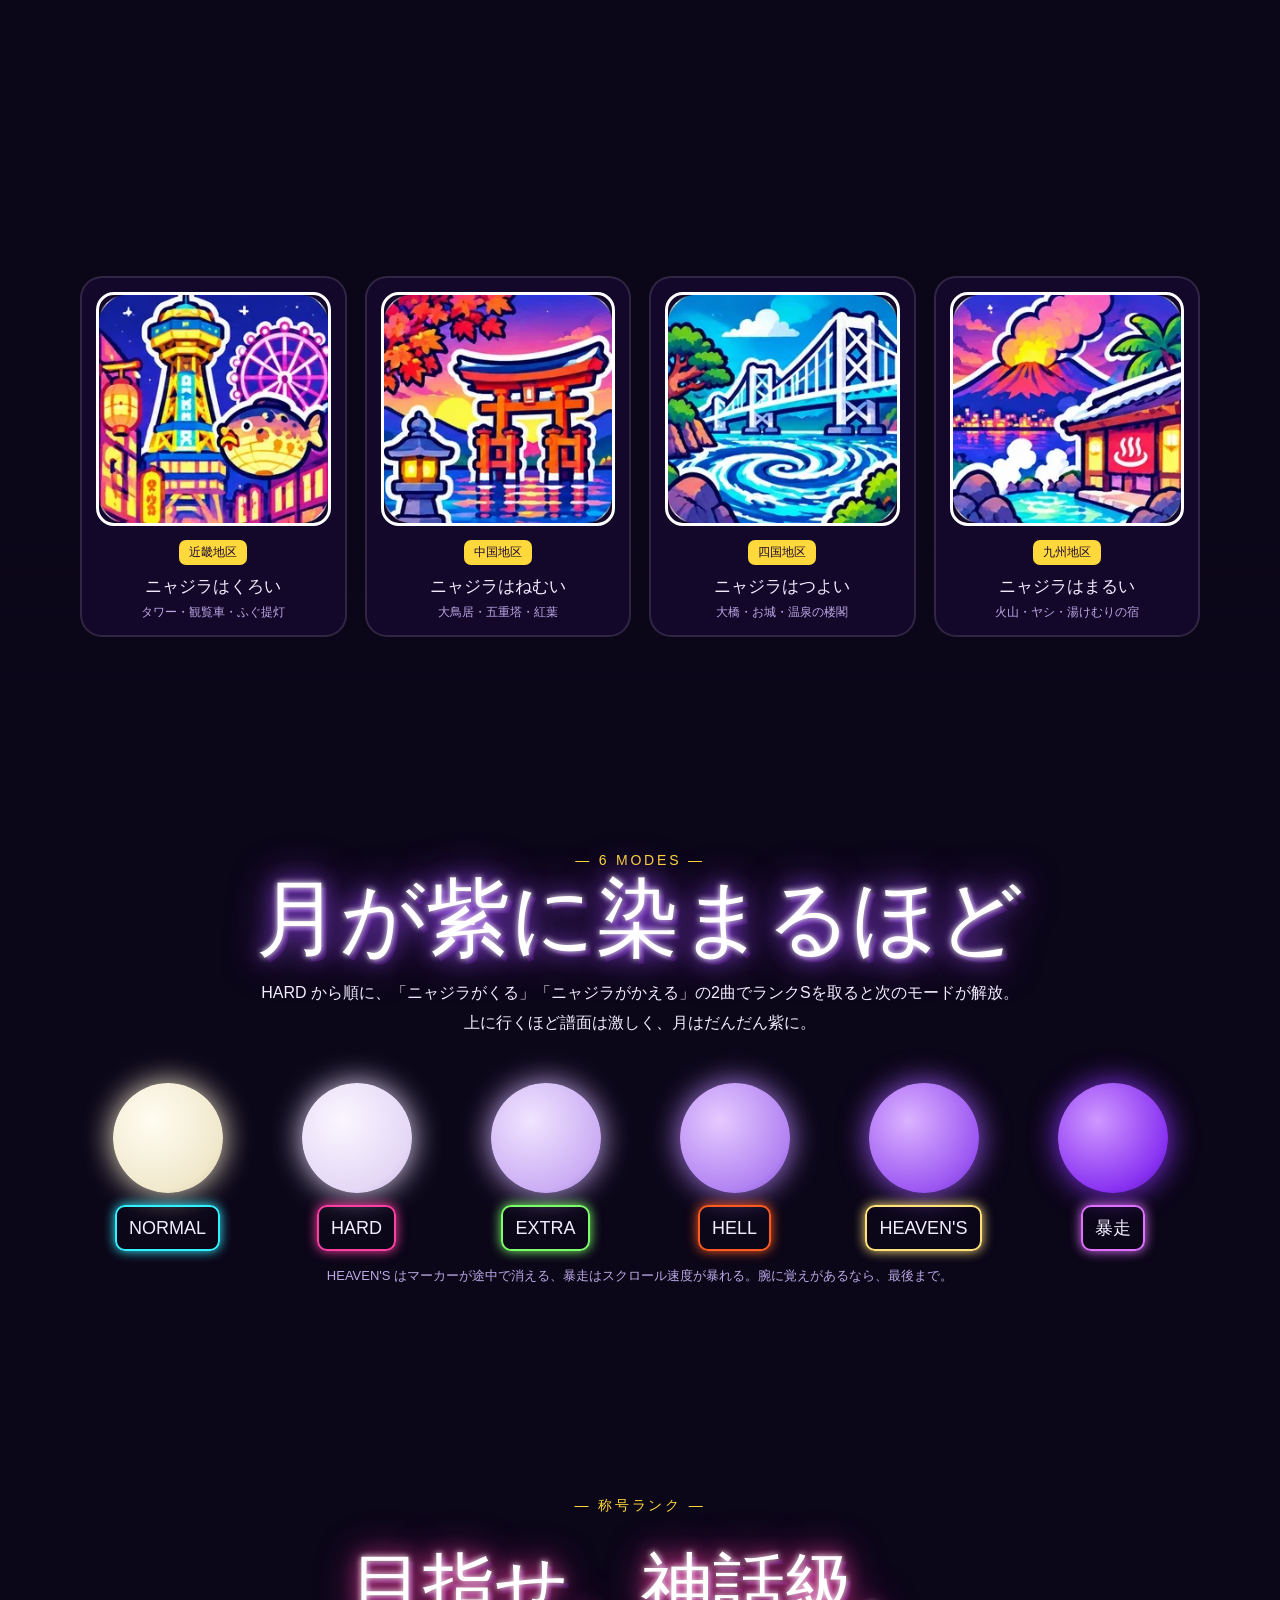
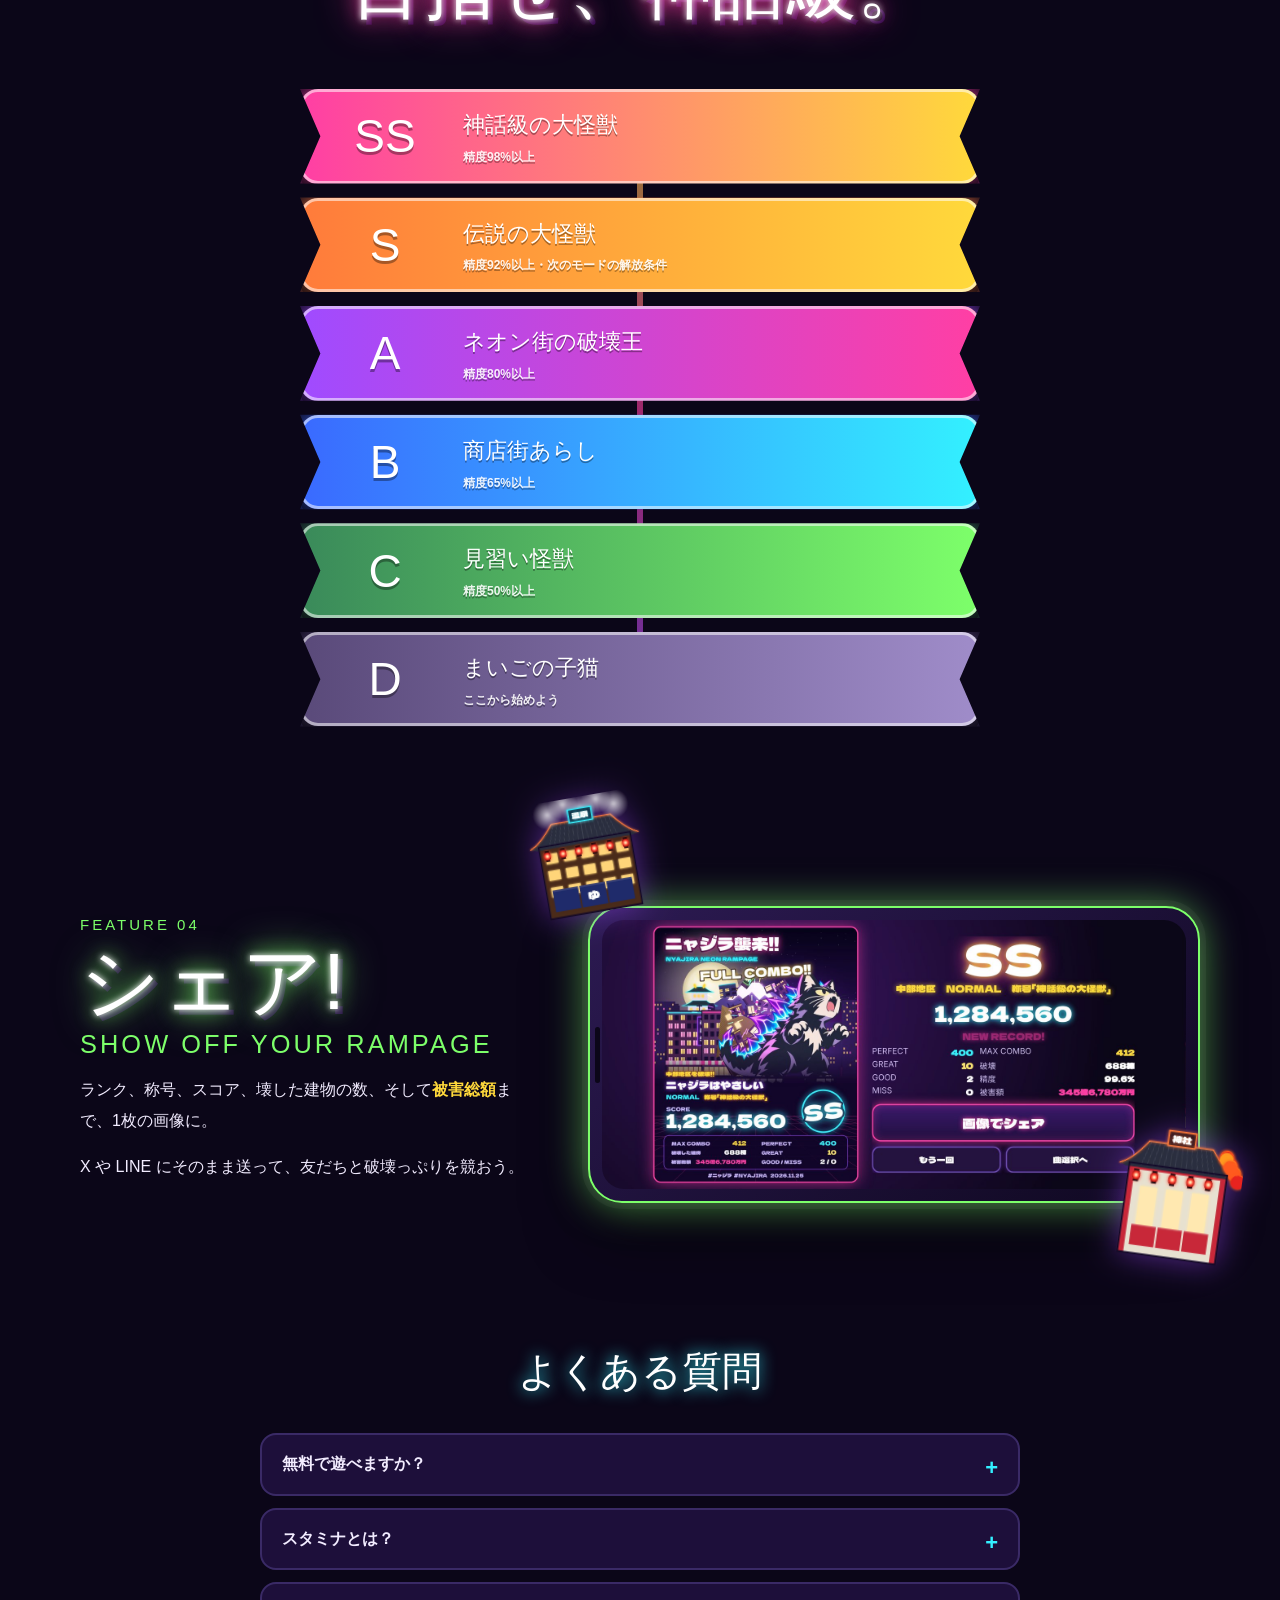
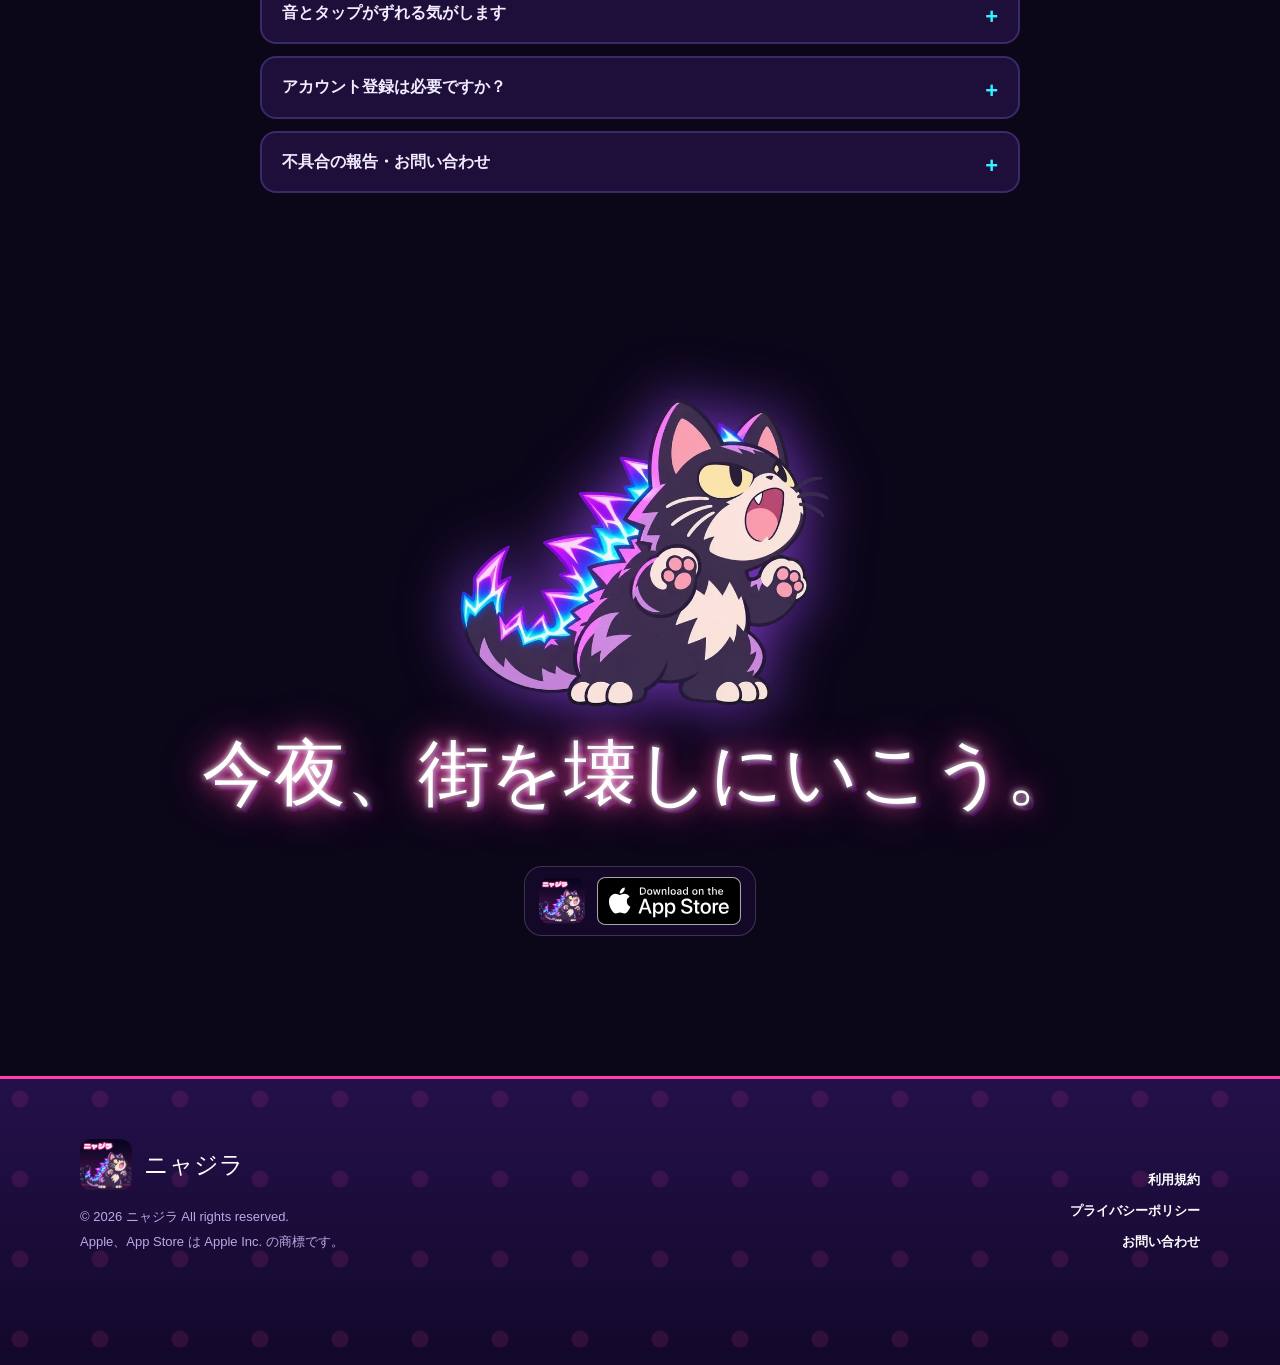
==== commit b9e1a96f: "Update index.html" ====
--- a/index.html
+++ b/index.html
@@ -26,7 +26,7 @@
 <link rel="apple-touch-icon" href="https://tttu732.github.io/nyajira/apple-touch-icon.png">
 <meta name="theme-color" content="#0b0618">
 <link rel="preload" href="https://tttu732.github.io/nyajira/dela-gothic-one-subset.woff2" as="font" type="font/woff2" crossorigin>
-<link rel="stylesheet" href="lp.css">
+<link rel="stylesheet" href="https://tttu732.github.io/nyajira/lp.css">
 </head>
 <body>
 
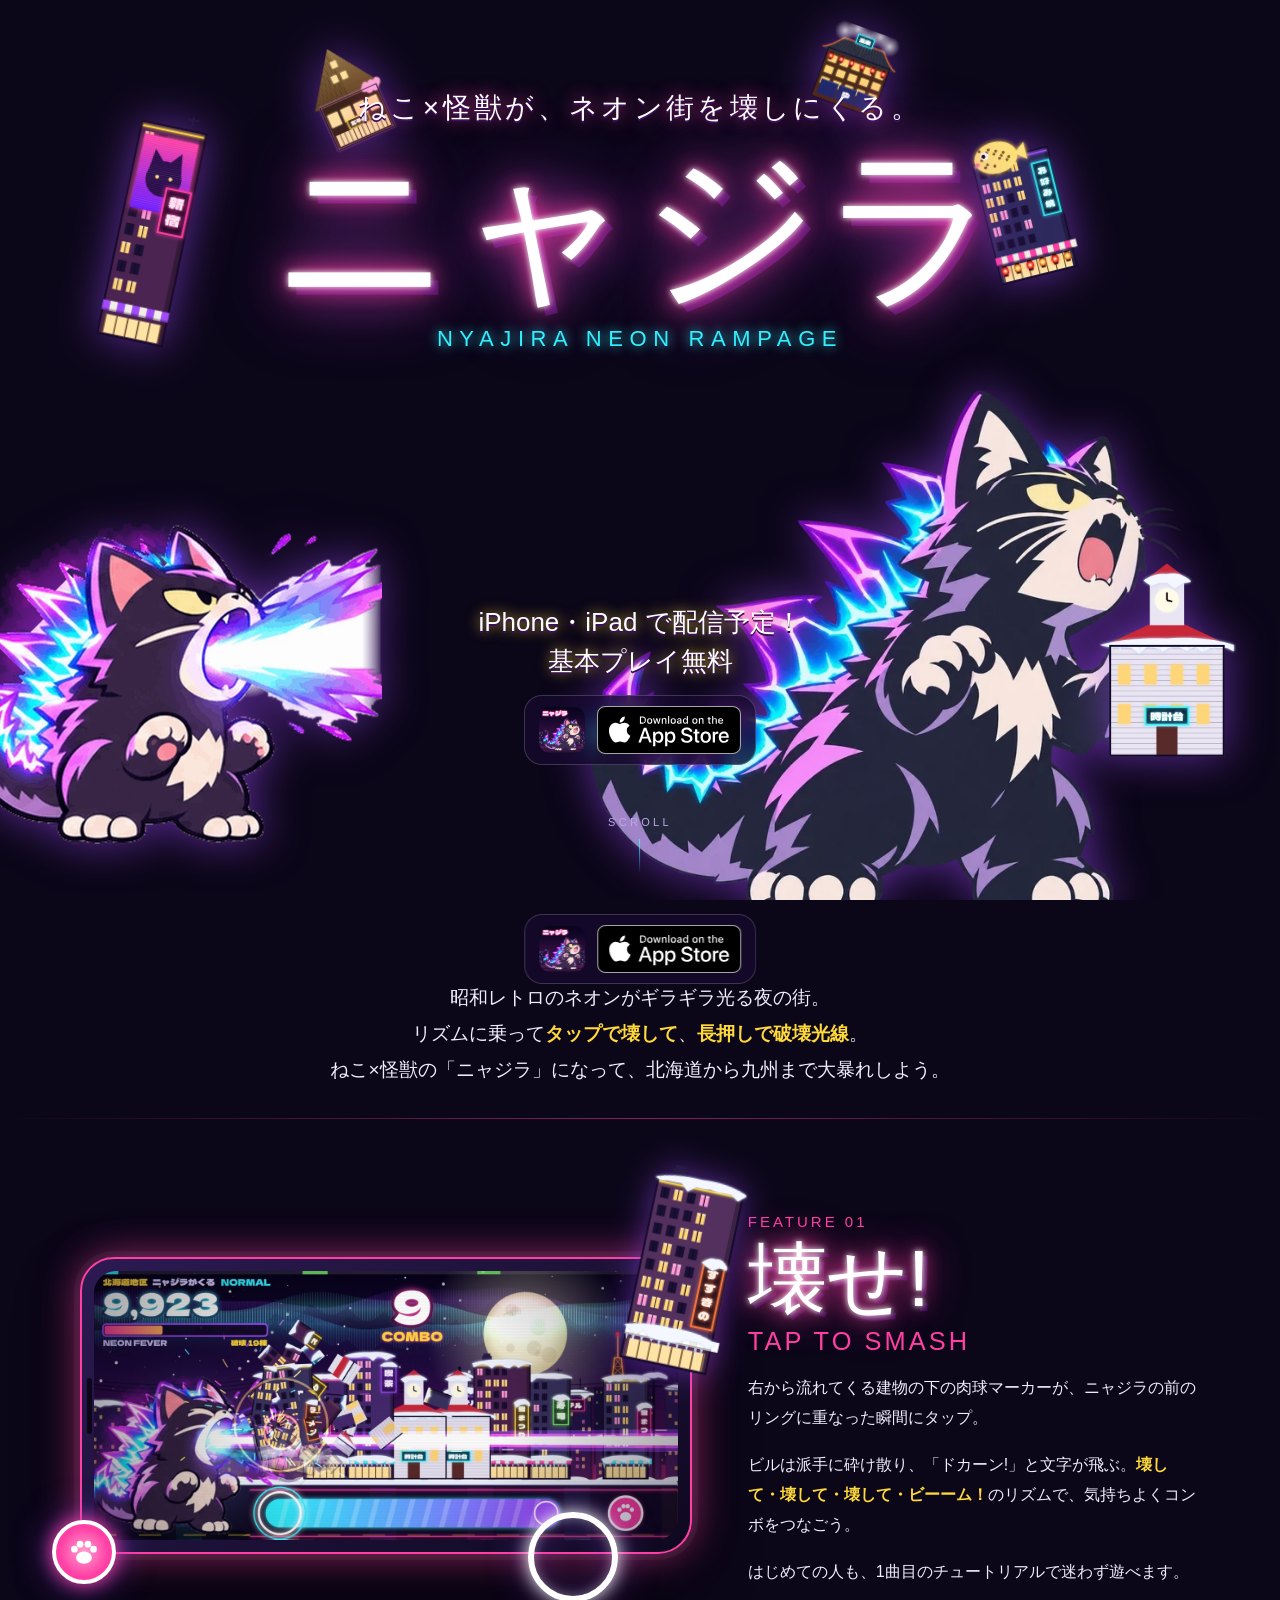
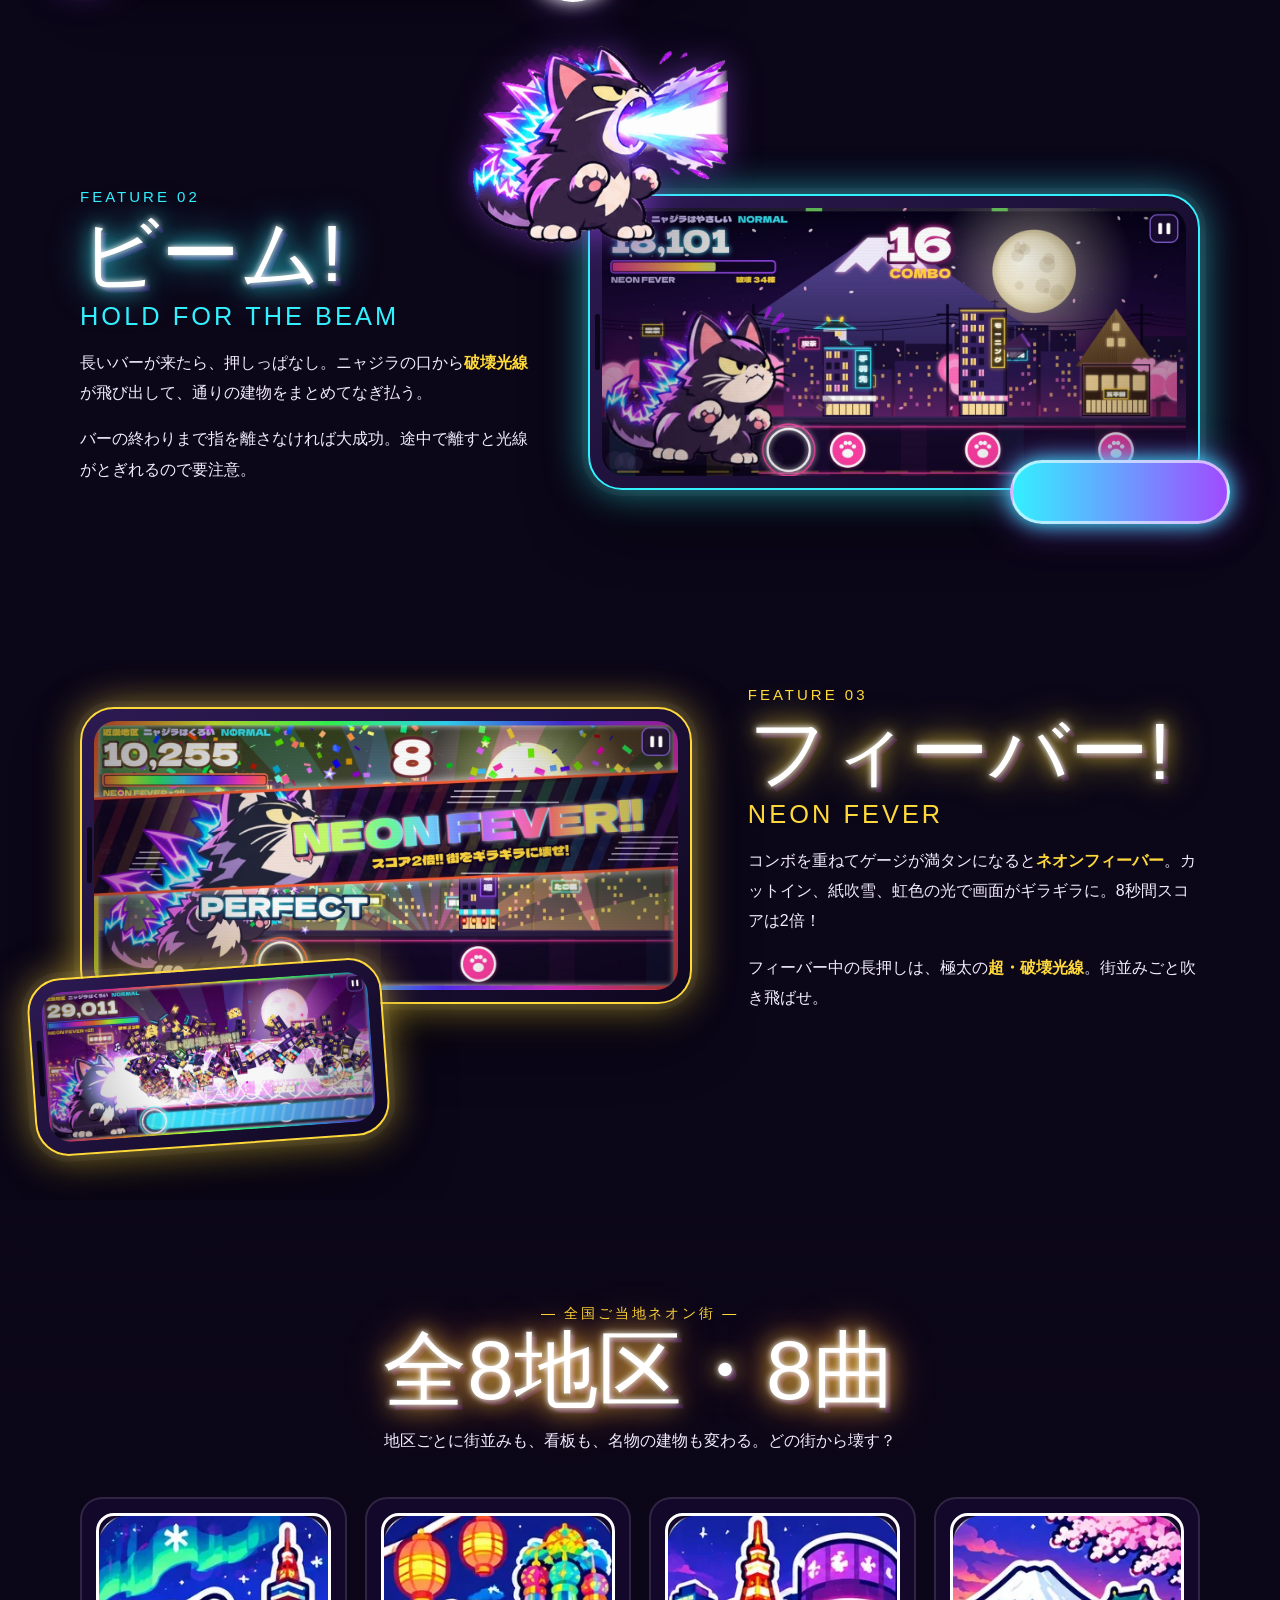
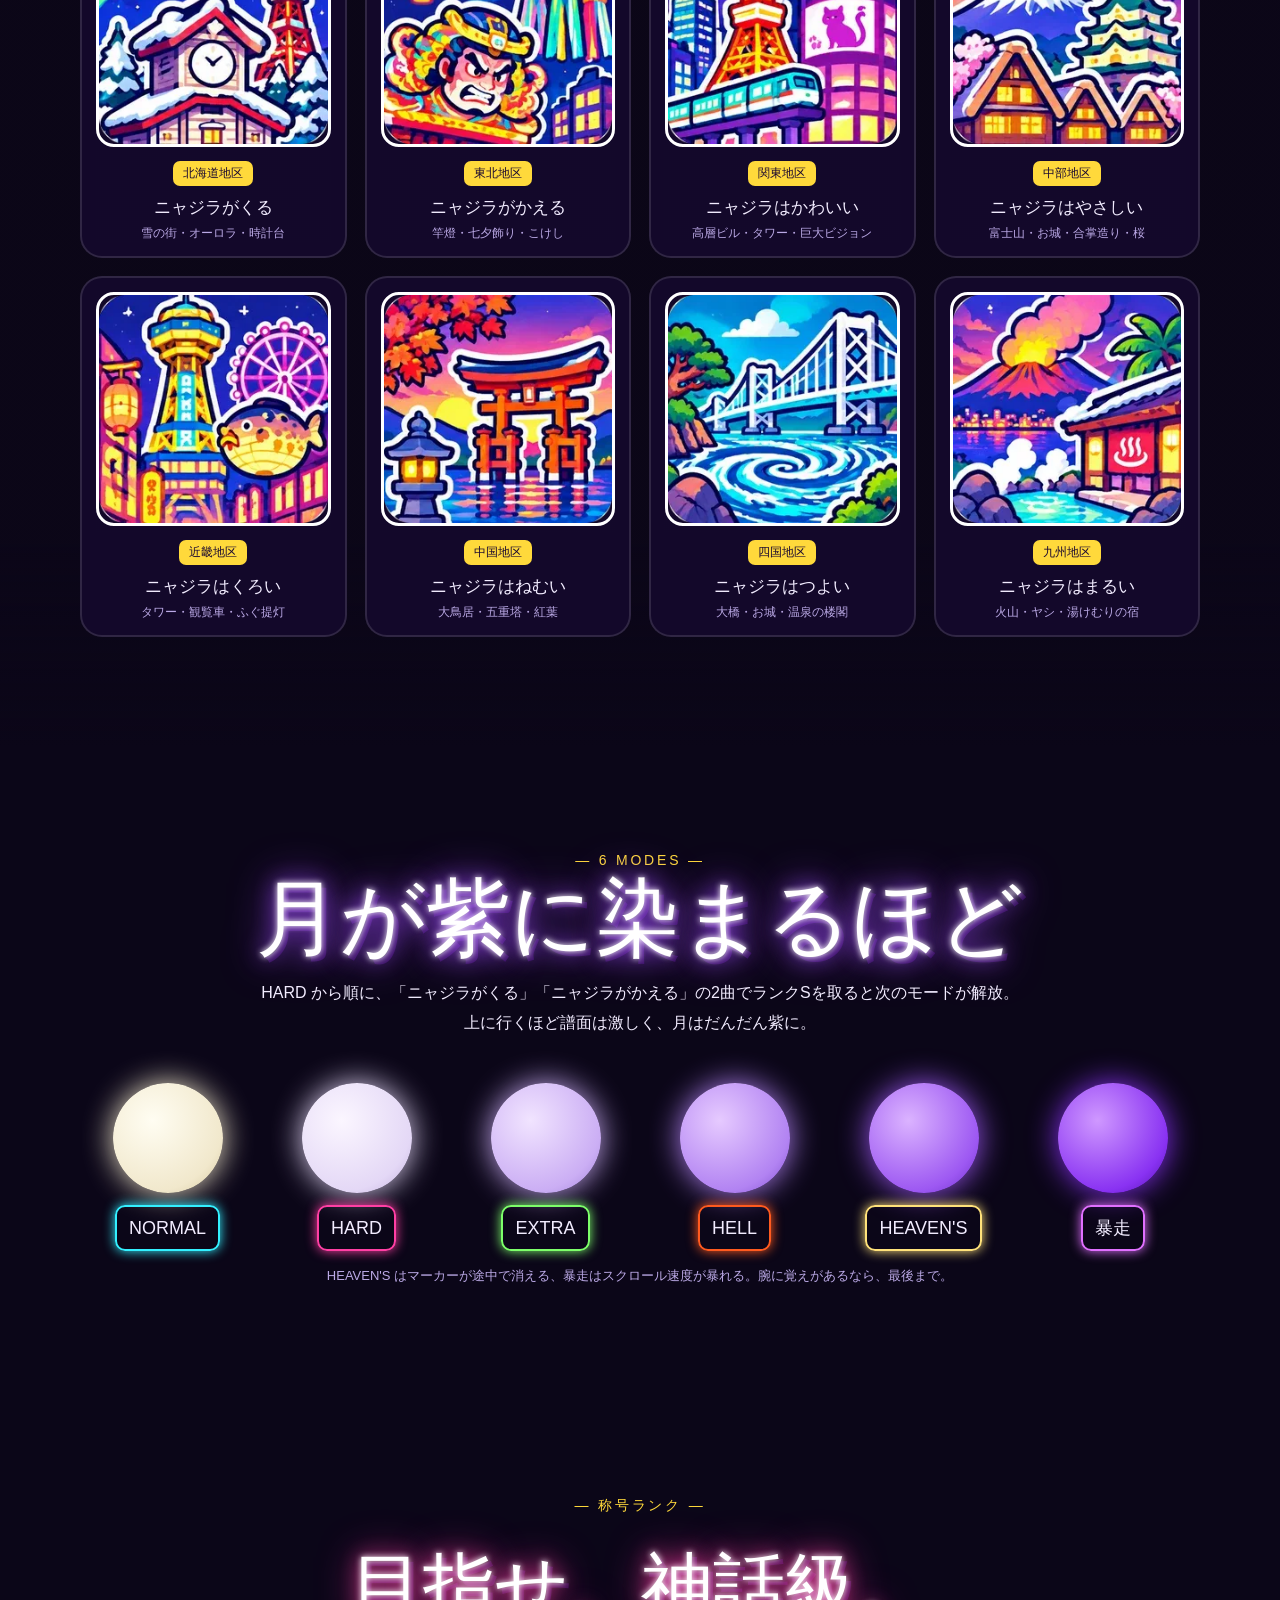
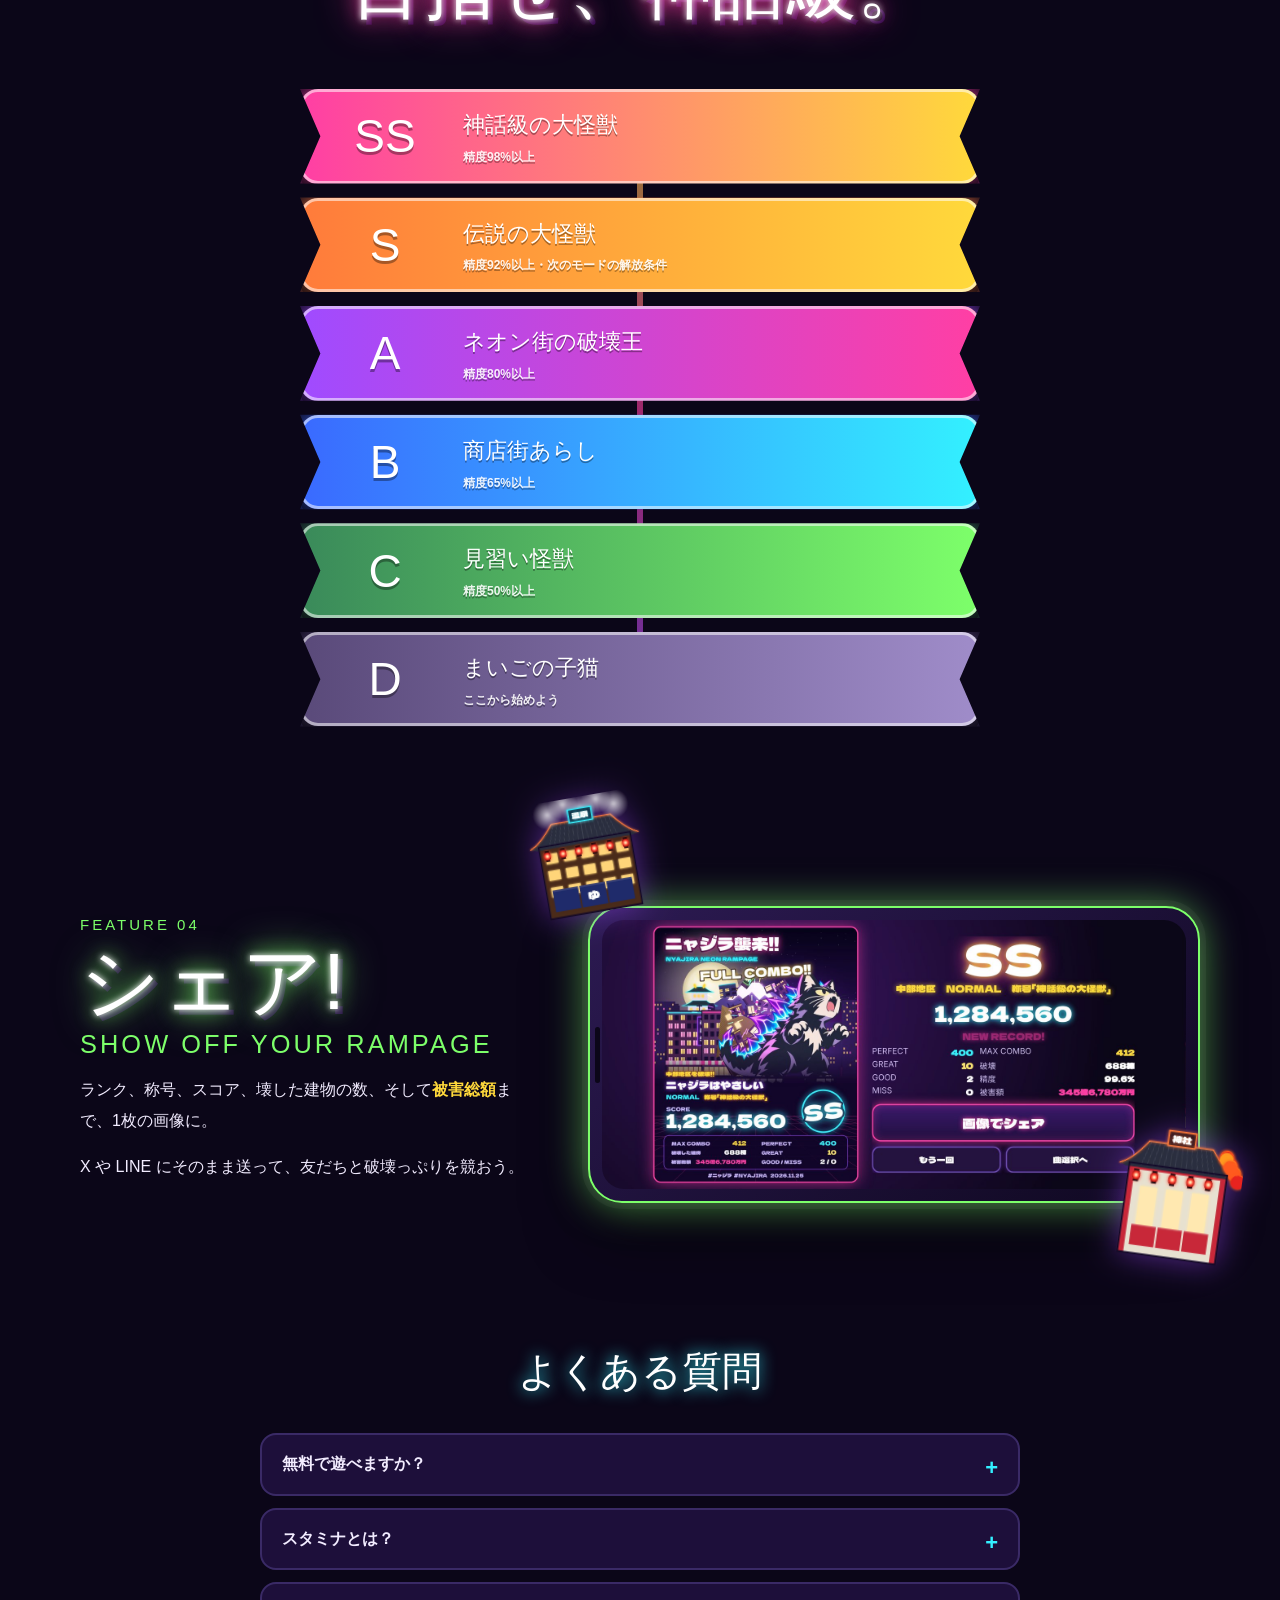
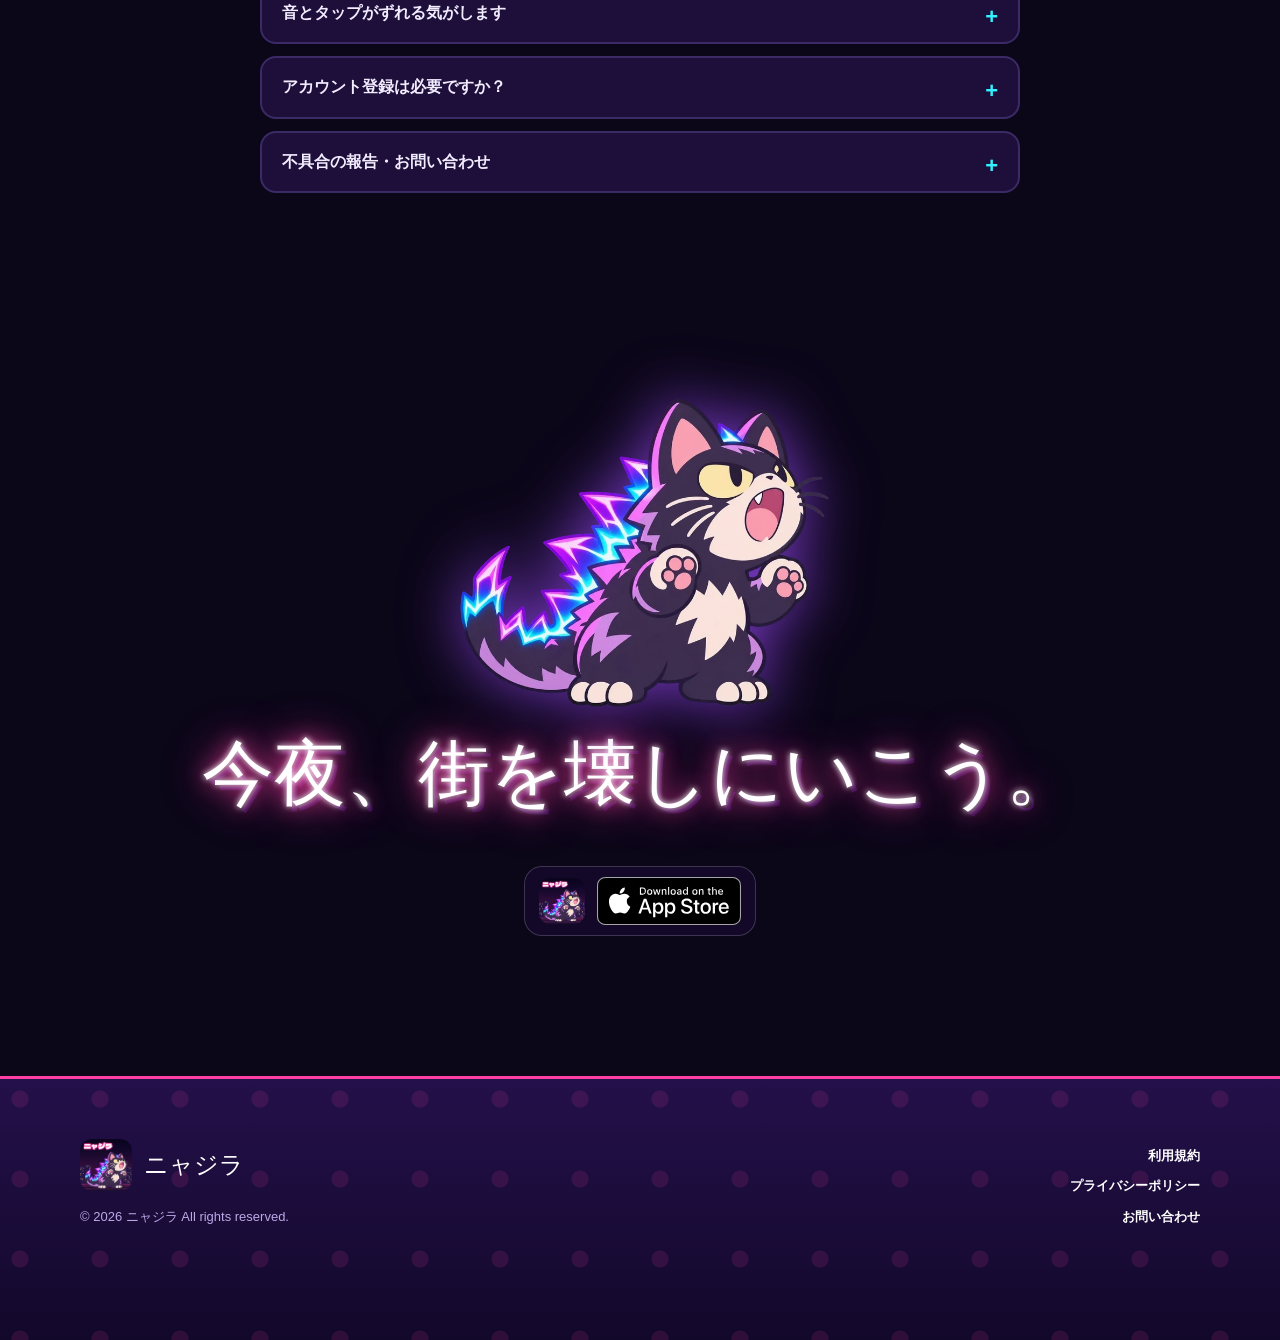
==== commit fdf29a33: "Modify release message and footer copyright notice Updated release availability message and removed " ====
--- a/index.html
+++ b/index.html
@@ -48,7 +48,7 @@
     <div class="logo-sub dela">NYAJIRA&nbsp;NEON&nbsp;RAMPAGE</div>
   </div>
   <div class="release">
-    <p class="dela">iPhone・iPad で配信中！<br>基本プレイ無料</p>
+    <p class="dela">iPhone・iPad で配信予定！<br>基本プレイ無料</p>
     <div class="store">
       <img class="icon" src="https://tttu732.github.io/nyajira/icon.png" alt="ニャジラのアプリアイコン">
       <!-- ※App Store 公開後に href をアプリのURLに差し替え（バッジは Apple 公式SVG） -->
@@ -233,7 +233,7 @@
   <div class="wrap">
     <div>
       <div class="brand dela"><img src="https://tttu732.github.io/nyajira/icon.png" alt="">ニャジラ</div>
-      <p style="margin:14px 0 0">© 2026 ニャジラ All rights reserved.<br>Apple、App Store は Apple Inc. の商標です。</p>
+      <p style="margin:14px 0 0">© 2026 ニャジラ All rights reserved.</p>
     </div>
     <nav>
       <a href="https://tttu732.github.io/nyajira/terms.html">利用規約</a>
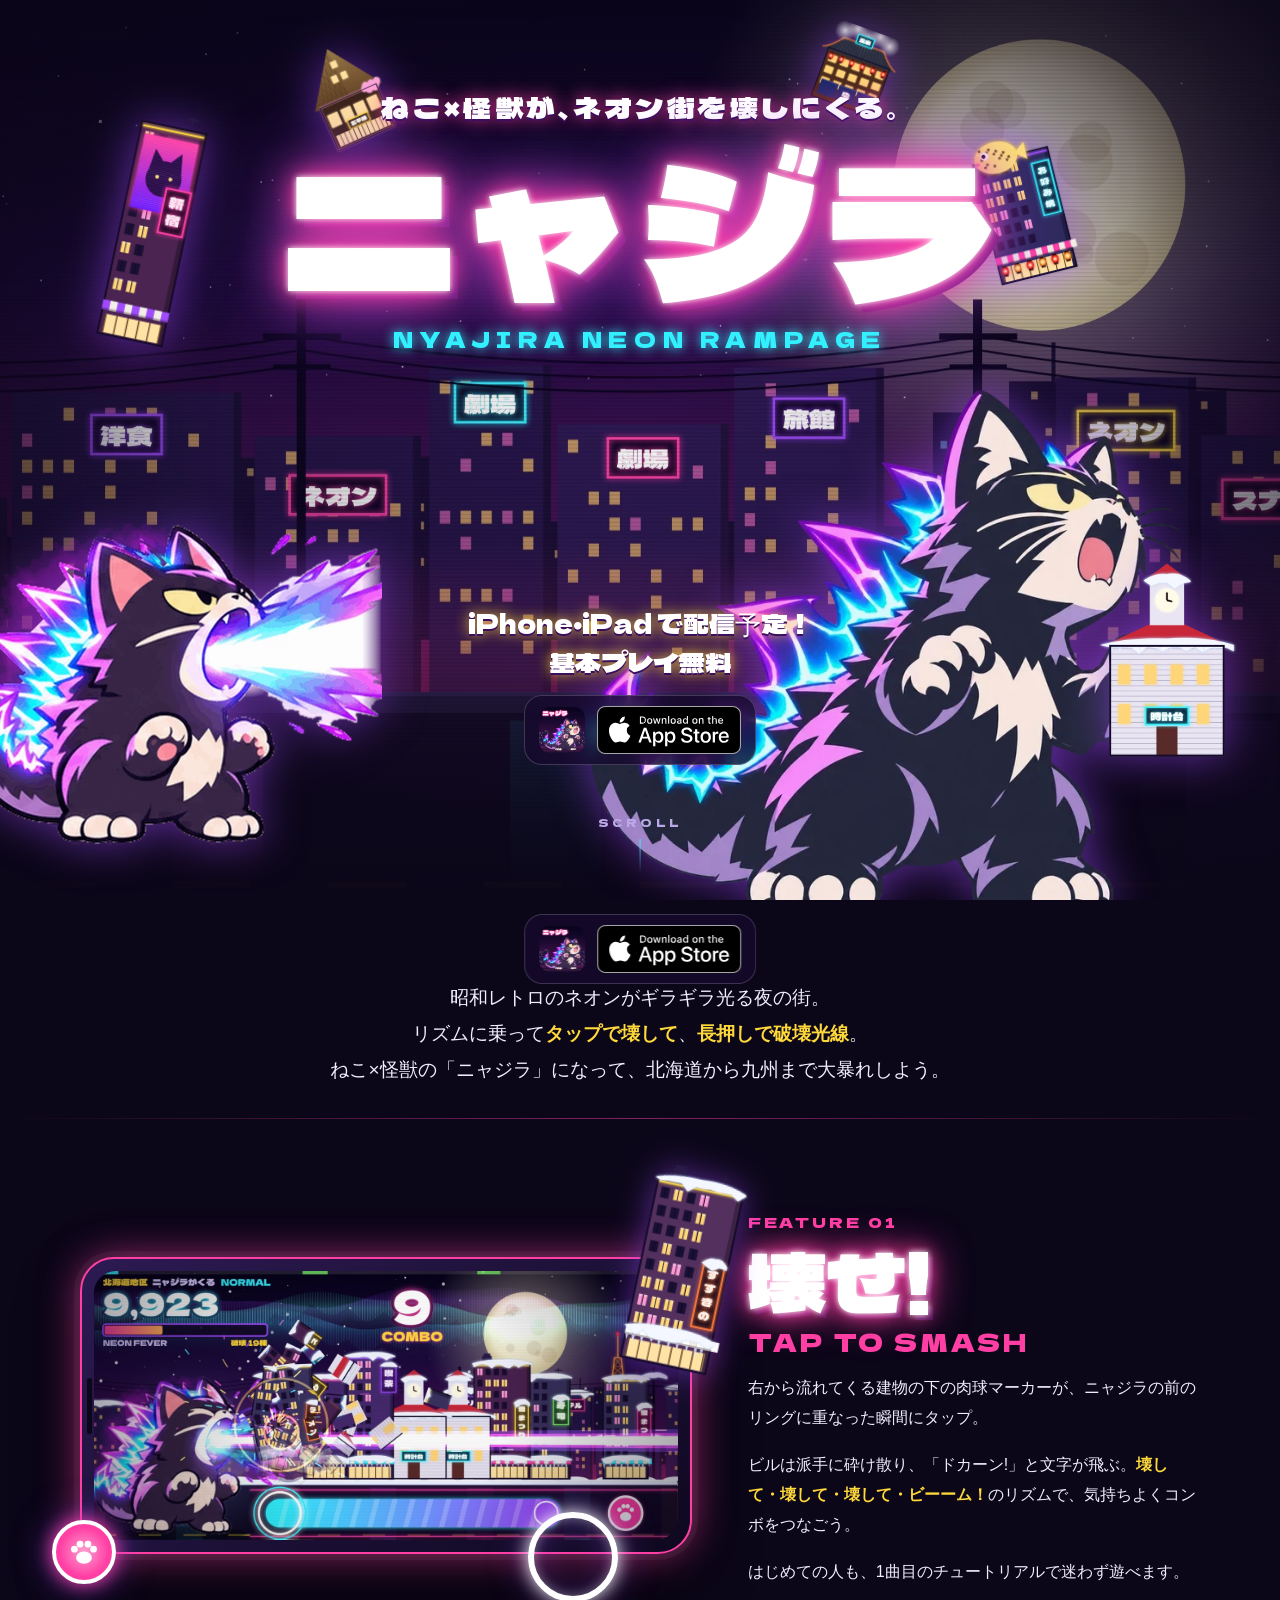
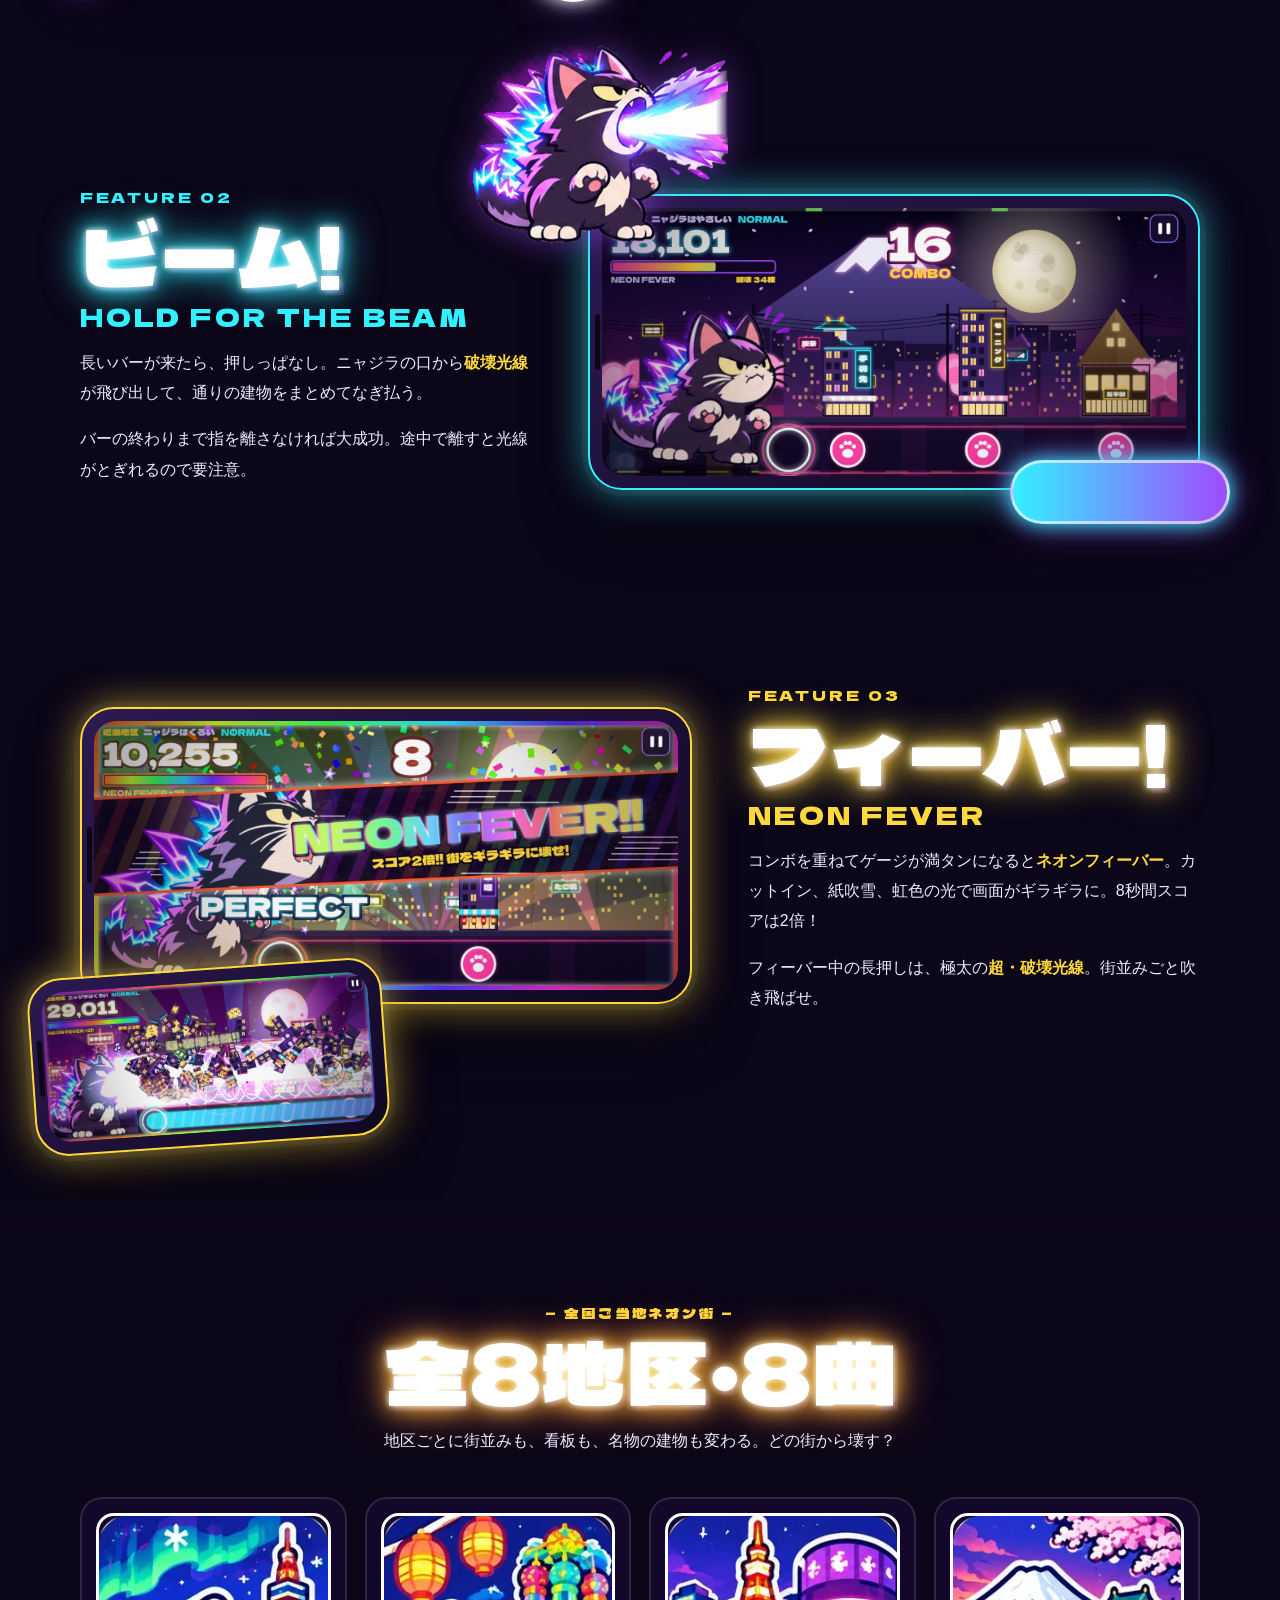
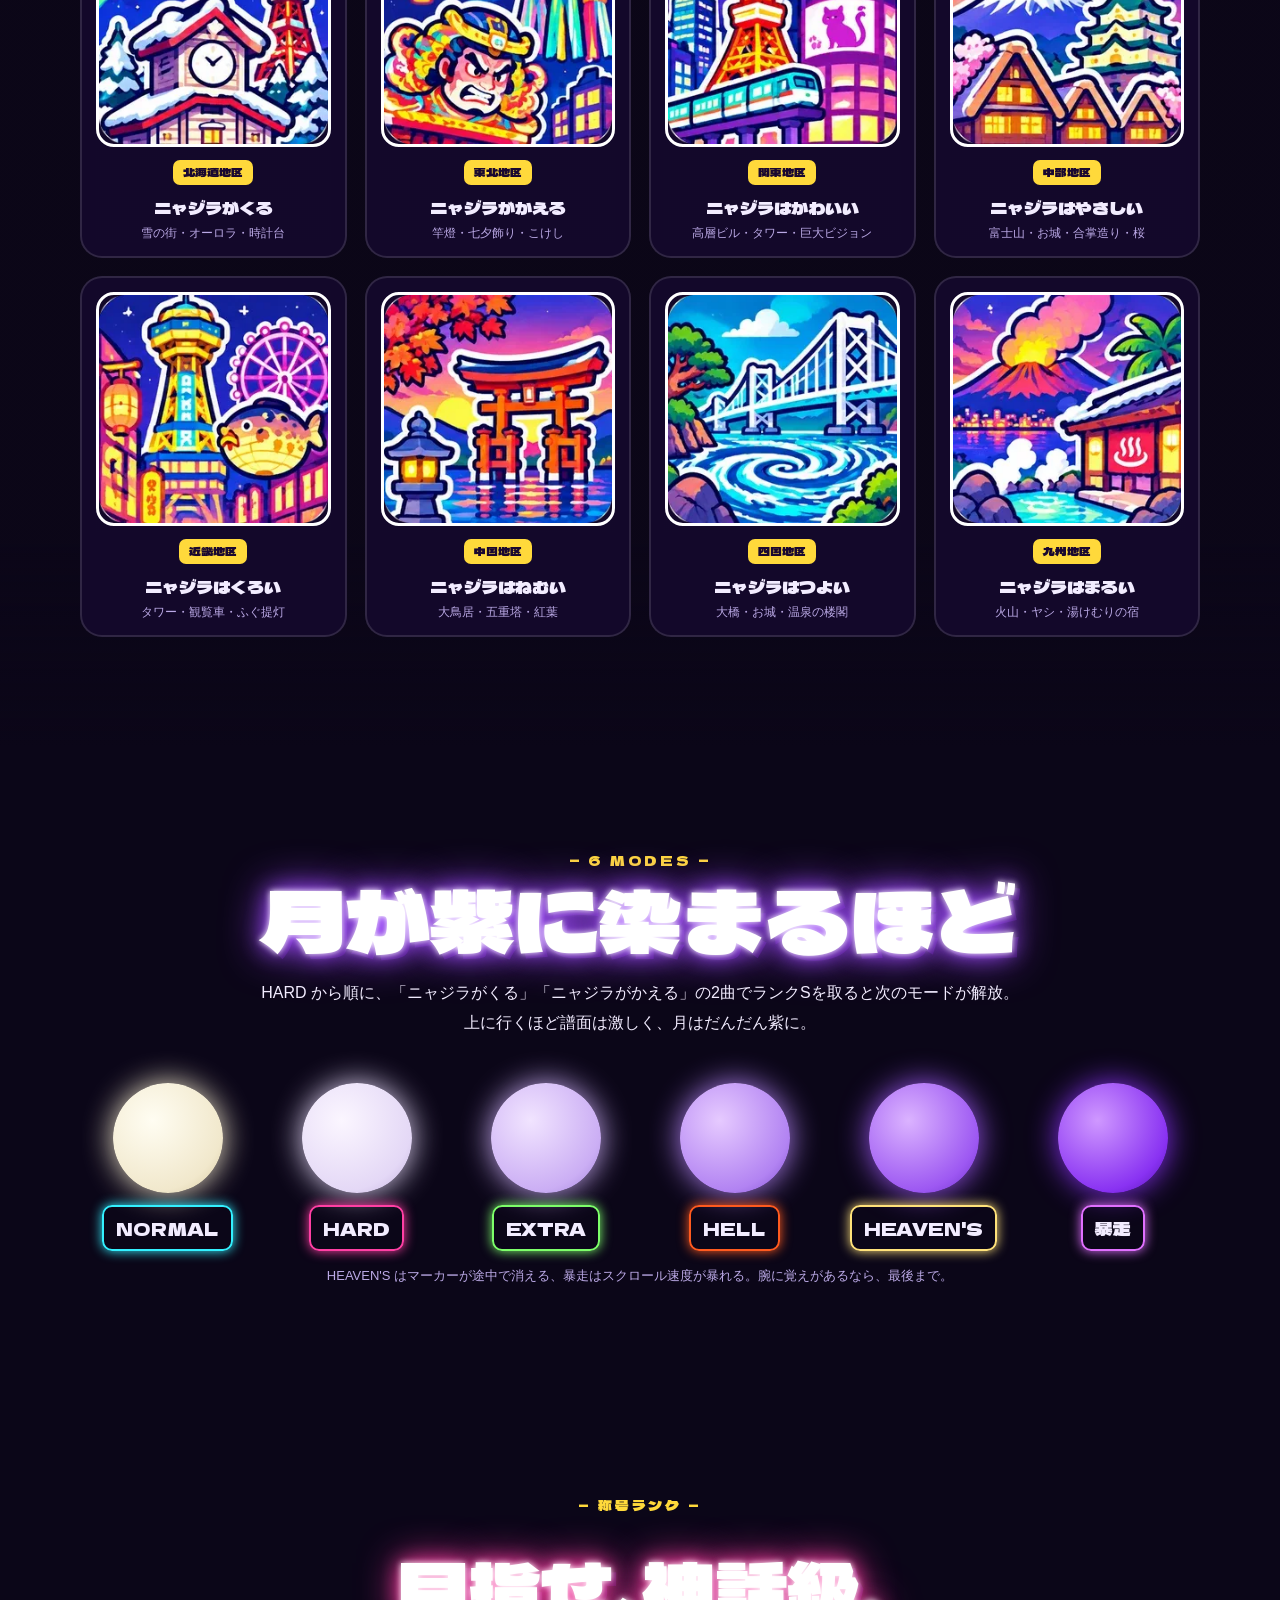
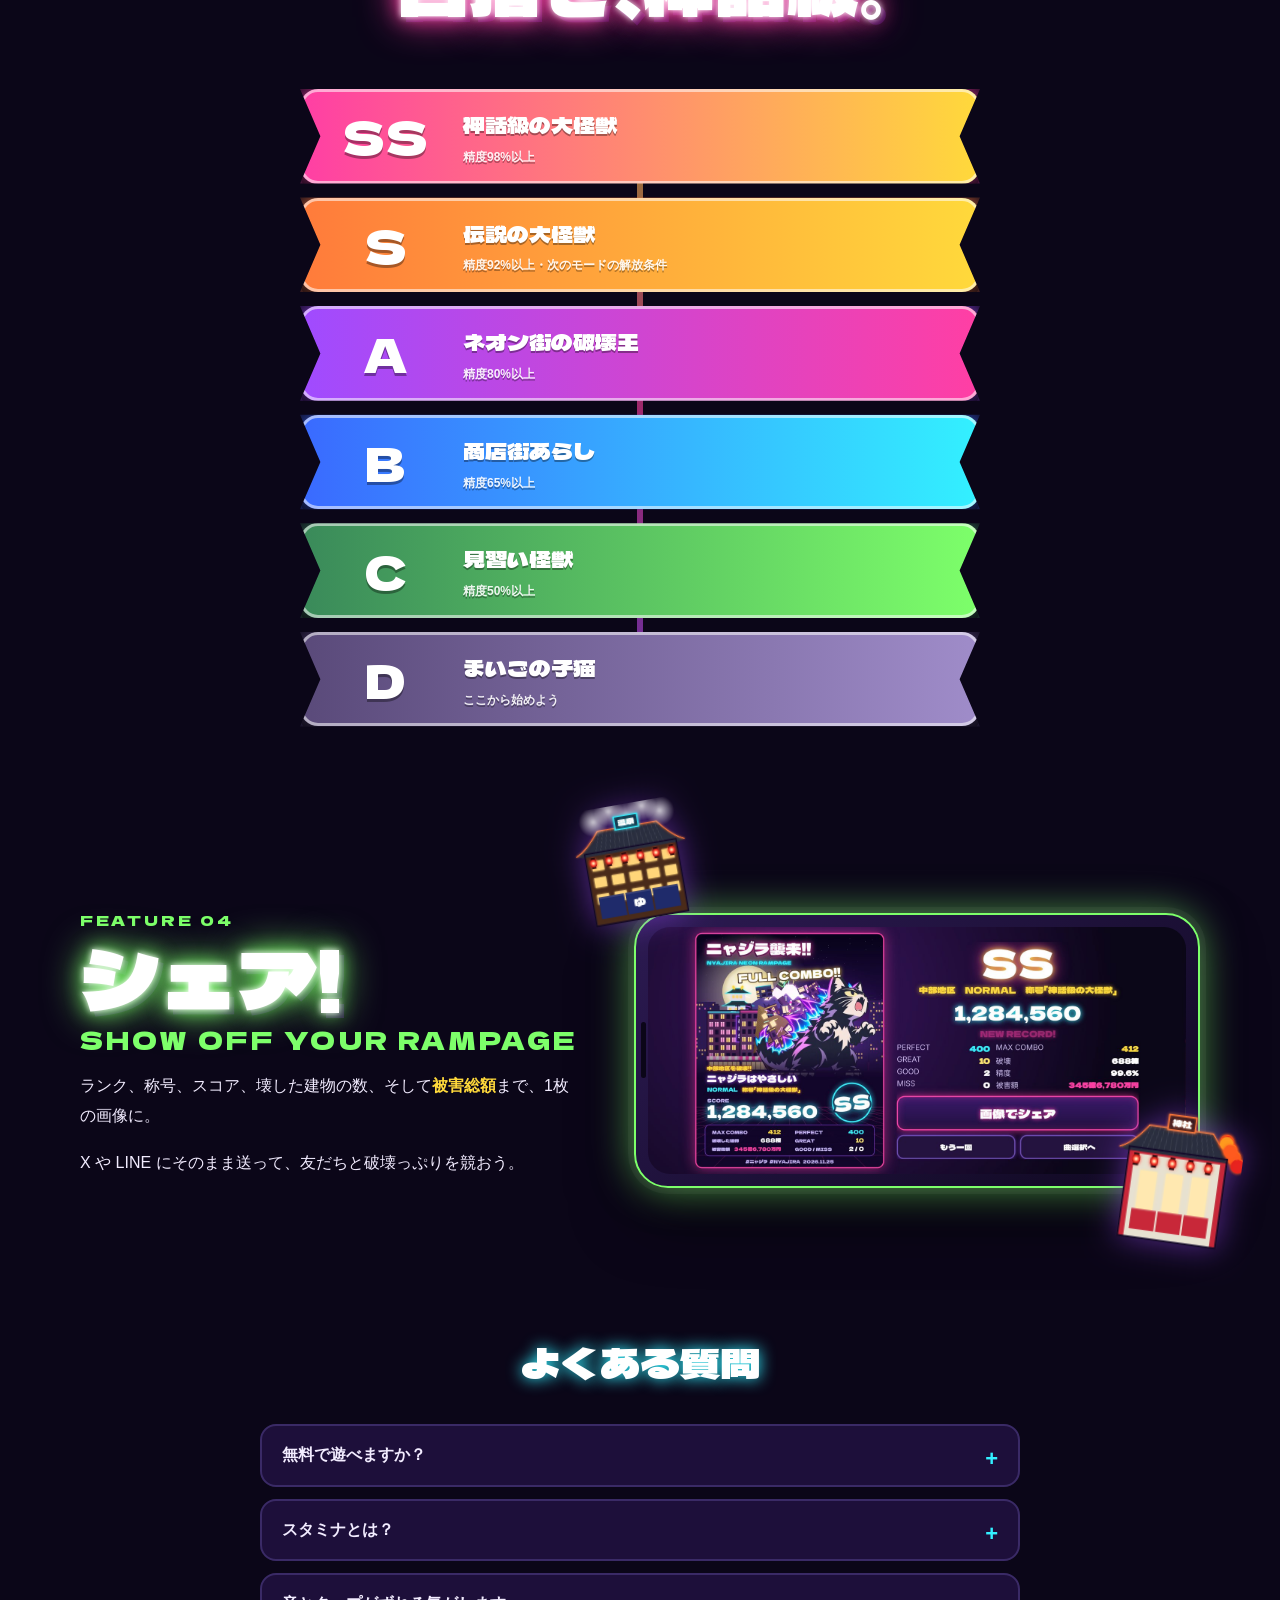
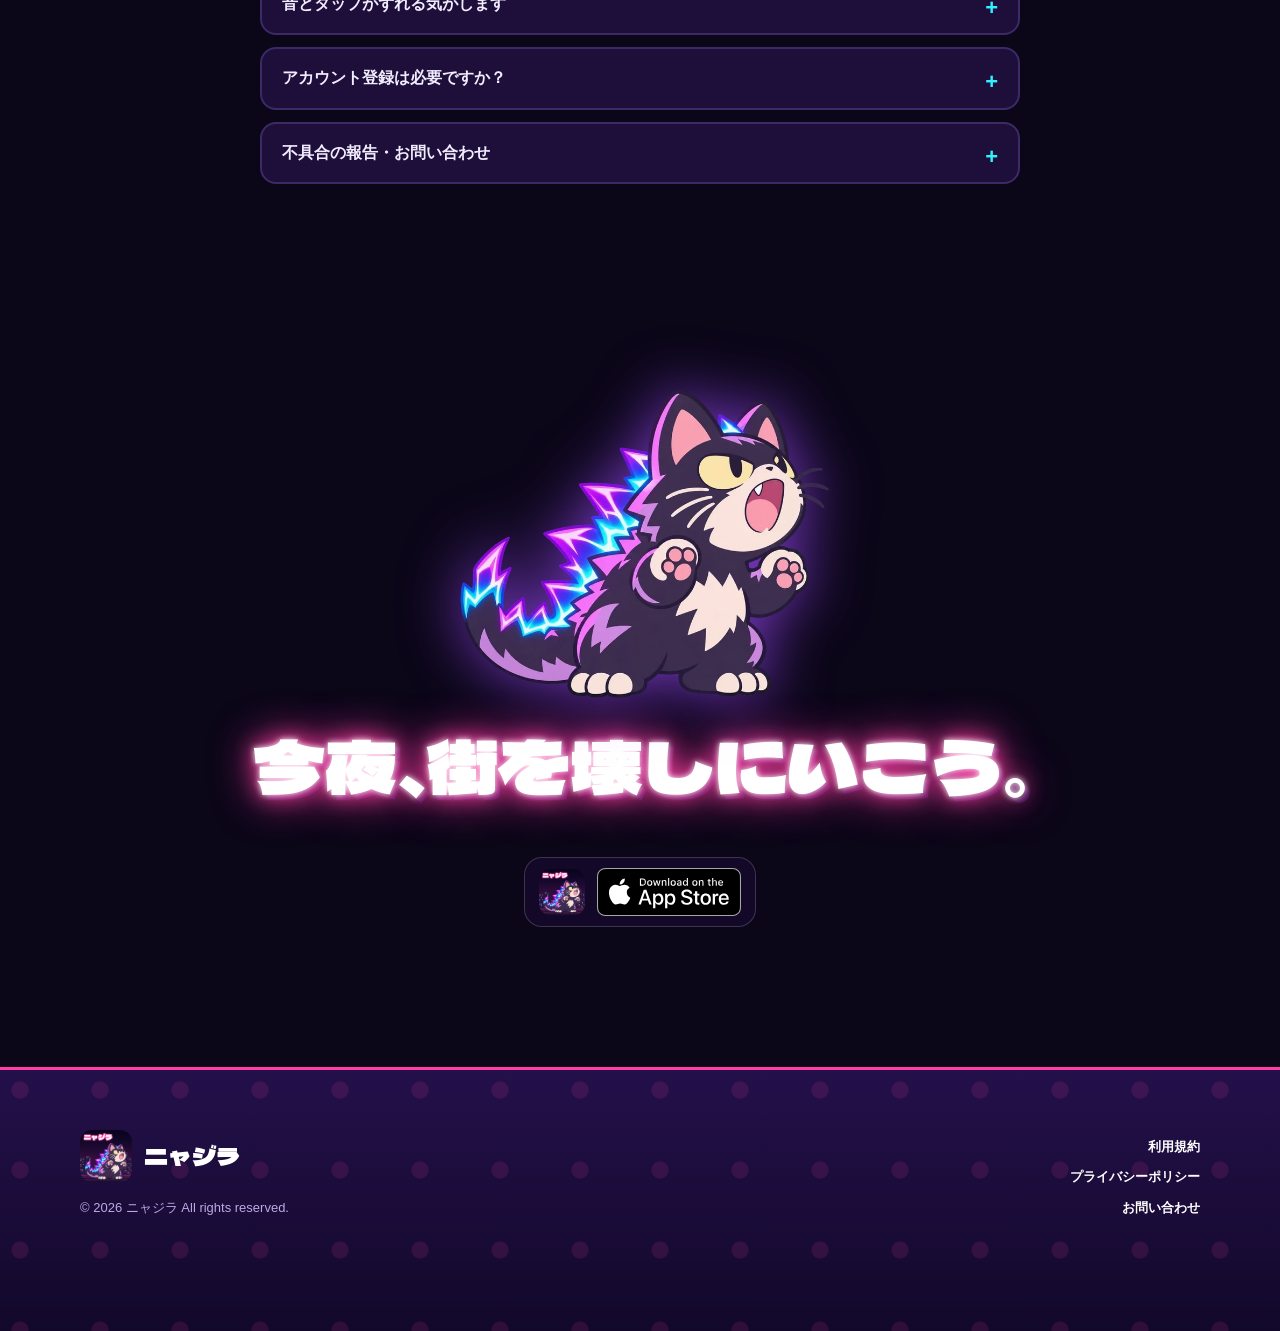
==== commit 9e18c026: "Update App Store link in index.html" ====
--- a/index.html
+++ b/index.html
@@ -21,7 +21,7 @@
 <meta name="twitter:description" content="ねこ×怪獣がネオン街をリズムに乗って大破壊！">
 <meta name="twitter:image" content="https://tttu732.github.io/nyajira/og.png">
 <!-- App Store 公開後: app-id を実際の ID に → Safari でアプリバナーが出ます -->
-<!-- <meta name="apple-itunes-app" content="app-id=0000000000"> -->
+<!-- <meta name="apple-itunes-app" content="app-id=6839261320"> -->
 <link rel="icon" href="https://tttu732.github.io/nyajira/favicon.png">
 <link rel="apple-touch-icon" href="https://tttu732.github.io/nyajira/apple-touch-icon.png">
 <meta name="theme-color" content="#0b0618">
@@ -52,7 +52,7 @@
     <div class="store">
       <img class="icon" src="https://tttu732.github.io/nyajira/icon.png" alt="ニャジラのアプリアイコン">
       <!-- ※App Store 公開後に href をアプリのURLに差し替え（バッジは Apple 公式SVG） -->
-      <a class="badge" href="#" aria-label="App Storeでダウンロード"><img src="https://tttu732.github.io/nyajira/app-store-badge.svg" alt="Download on the App Store" width="144" height="48"></a>
+      <a class="badge" href="https://apps.apple.com/jp/app/id6839261320" aria-label="App Storeでダウンロード"><img src="https://tttu732.github.io/nyajira/app-store-badge.svg" alt="Download on the App Store" width="144" height="48"></a>
     </div>
   </div>
   <div class="scroll dela">SCROLL</div>
@@ -215,7 +215,7 @@
     <h2 class="dela">今夜、街を壊しにいこう。</h2>
     <div class="store" style="margin-top:18px">
       <img class="icon" src="https://tttu732.github.io/nyajira/icon.png" alt="">
-      <a class="badge" href="#" aria-label="App Storeでダウンロード"><img src="https://tttu732.github.io/nyajira/app-store-badge.svg" alt="Download on the App Store" width="144" height="48"></a>
+      <a class="badge" href="https://apps.apple.com/jp/app/id6839261320" aria-label="App Storeでダウンロード"><img src="https://tttu732.github.io/nyajira/app-store-badge.svg" alt="Download on the App Store" width="144" height="48"></a>
     </div>
   </div>
 </section>
